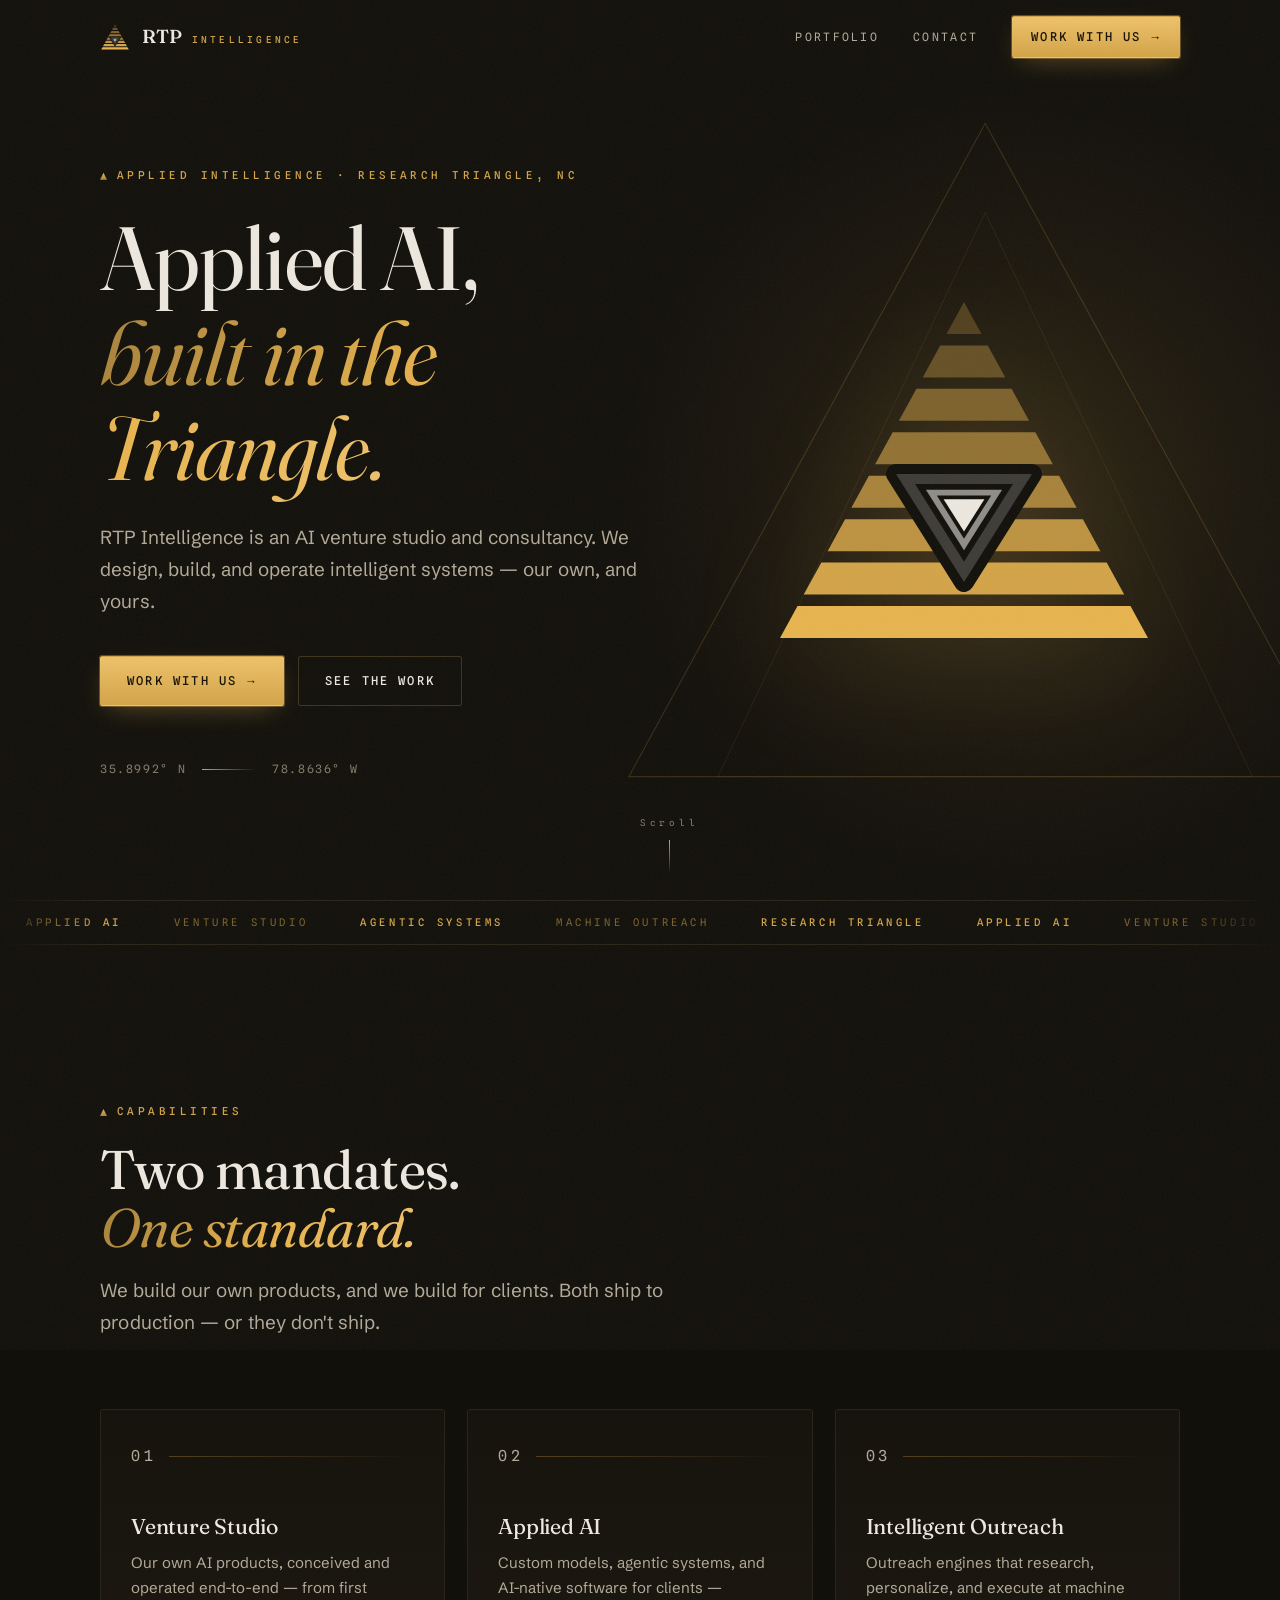
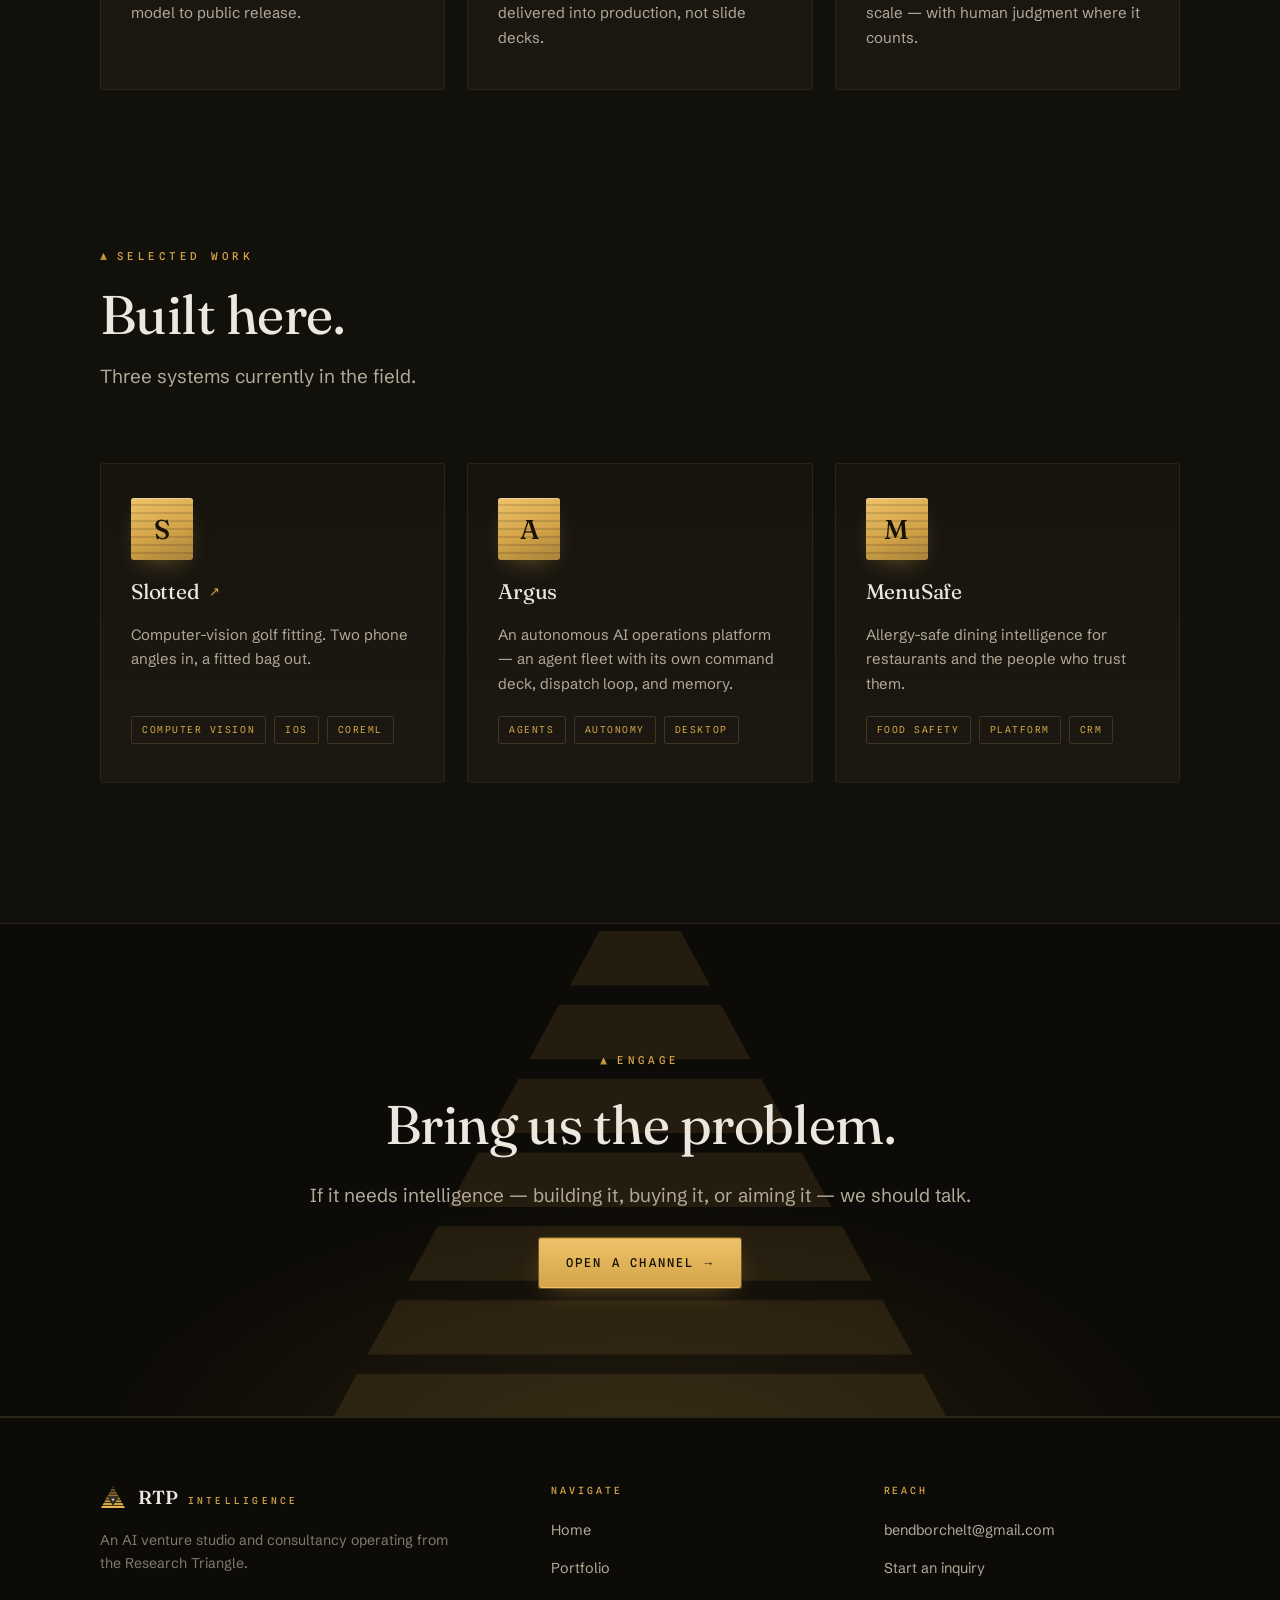
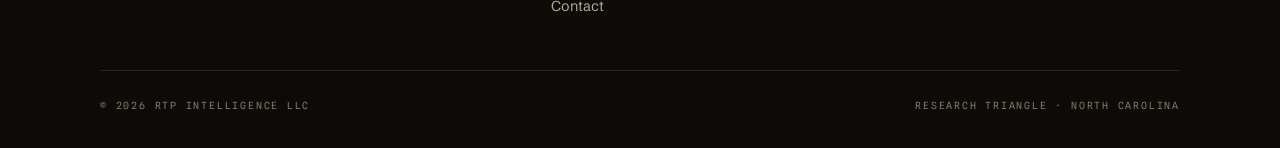
==== index.html @ e86d5c12 "site v1: dark-monolith 3-page static site (index/portfolio/contact) Obsidian Dossier direction: Frau" ====
<!DOCTYPE html>
<html lang="en">
<head>
  <meta charset="UTF-8" />
  <meta name="viewport" content="width=device-width, initial-scale=1.0" />
  <title>RTP Intelligence — Applied AI, Built in the Triangle</title>
  <meta name="description" content="RTP Intelligence is an AI venture studio and consultancy in the Research Triangle, NC. We design, build, and operate intelligent systems — our own, and yours." />
  <link rel="canonical" href="https://benborchelt.github.io/rtp-intelligence/" />
  <meta property="og:type" content="website" />
  <meta property="og:site_name" content="RTP Intelligence" />
  <meta property="og:title" content="RTP Intelligence — Applied AI, Built in the Triangle" />
  <meta property="og:description" content="An AI venture studio and consultancy. We design, build, and operate intelligent systems — our own, and yours." />
  <meta property="og:url" content="https://benborchelt.github.io/rtp-intelligence/" />
  <meta property="og:image" content="https://benborchelt.github.io/rtp-intelligence/assets/img/og-image.png" />
  <meta name="twitter:card" content="summary_large_image" />
  <link rel="icon" type="image/svg+xml" href="assets/img/favicon.svg" />
  <link rel="apple-touch-icon" href="assets/img/apple-touch-icon.png" />
  <link rel="preconnect" href="https://fonts.googleapis.com" />
  <link rel="preconnect" href="https://fonts.gstatic.com" crossorigin />
  <link href="https://fonts.googleapis.com/css2?family=Fraunces:ital,opsz,wght@0,9..144,300..600;1,9..144,300..600&family=Schibsted+Grotesk:wght@400..700&family=Spline+Sans+Mono:wght@400..600&display=swap" rel="stylesheet" />
  <link rel="stylesheet" href="assets/css/style.css" />
</head>
<body>

  <header class="nav">
    <div class="container nav-inner">
      <a class="brand" href="index.html" aria-label="RTP Intelligence — home">
        <svg viewBox="0 0 100 92" aria-hidden="true" focusable="false">
          <polygon points="50,4 54.38,12 45.62,12" fill="#52411f" />
          <polygon points="44.05,14.86 55.95,14.86 60.33,22.86 39.67,22.86" fill="#675126" />
          <polygon points="38.11,25.71 61.89,25.71 66.27,33.71 33.73,33.71" fill="#7d622d" />
          <polygon points="32.16,36.57 67.84,36.57 72.22,44.57 27.78,44.57" fill="#927234" />
          <polygon points="26.22,47.43 73.78,47.43 78.16,55.43 21.84,55.43" fill="#a8833b" />
          <polygon points="20.27,58.29 79.73,58.29 84.11,66.29 15.89,66.29" fill="#bd9341" />
          <polygon points="14.33,69.14 85.67,69.14 90.06,77.14 9.94,77.14" fill="#d3a448" />
          <polygon points="8.38,80 91.62,80 96,88 4,88" fill="#e8b44f" />
          <g stroke-linejoin="round">
            <polygon points="33,47 67,47 50,74" fill="#3e3c38" stroke="#12100b" stroke-width="5" paint-order="stroke" />
            <polygon points="33,47 67,47 50,74" fill="#12100b" transform="translate(50 56) scale(0.72) translate(-50 -56)" />
            <polygon points="33,47 67,47 50,74" fill="#8f8d88" transform="translate(50 56) scale(0.56) translate(-50 -56)" />
            <polygon points="33,47 67,47 50,74" fill="#12100b" transform="translate(50 56) scale(0.40) translate(-50 -56)" />
            <polygon points="33,47 67,47 50,74" fill="#ede8df" transform="translate(50 56) scale(0.30) translate(-50 -56)" />
          </g>
        </svg>
        <span class="brand-word"><span class="rtp">RTP</span><span class="intel">Intelligence</span></span>
      </a>
      <nav class="nav-links" aria-label="Primary">
        <a class="nav-link" href="portfolio.html">Portfolio</a>
        <a class="nav-link" href="contact.html">Contact</a>
        <a class="btn btn-gold" href="contact.html"><span>Work with us</span><span class="arrow" aria-hidden="true">→</span></a>
      </nav>
    </div>
  </header>

  <main>
    <section class="hero">
      <div class="hero-glow" aria-hidden="true"></div>
      <svg class="hero-contour" viewBox="0 0 100 92" aria-hidden="true" focusable="false">
        <polygon points="50,2 98,90 2,90" fill="none" stroke="#e8b44f" stroke-width="0.15" opacity="0.5" />
        <polygon points="50,14 86,90 14,90" fill="none" stroke="#e8b44f" stroke-width="0.1" opacity="0.35" />
      </svg>

      <div class="container hero-grid">
        <div class="hero-copy">
          <p class="eyebrow">Applied intelligence · Research Triangle, NC</p>
          <h1 class="display-xl">Applied AI,<br /><span class="accent-italic gold-text">built in the Triangle.</span></h1>
          <p class="lede">RTP Intelligence is an AI venture studio and consultancy. We design, build, and operate intelligent systems — our own, and yours.</p>
          <div class="hero-ctas">
            <a class="btn btn-gold" href="contact.html"><span>Work with us</span><span class="arrow" aria-hidden="true">→</span></a>
            <a class="btn btn-ghost" href="portfolio.html"><span>See the work</span></a>
          </div>
          <p class="hero-coords mono-note"><span>35.8992° N</span><span class="rule" aria-hidden="true"></span><span>78.8636° W</span></p>
        </div>

        <div class="hero-art">
          <svg viewBox="0 0 100 92" role="img" aria-label="RTP Intelligence pyramid mark">
            <polygon class="mark-bar" points="50,4 54.38,12 45.62,12" fill="#52411f" />
            <polygon class="mark-bar" points="44.05,14.86 55.95,14.86 60.33,22.86 39.67,22.86" fill="#675126" />
            <polygon class="mark-bar" points="38.11,25.71 61.89,25.71 66.27,33.71 33.73,33.71" fill="#7d622d" />
            <polygon class="mark-bar" points="32.16,36.57 67.84,36.57 72.22,44.57 27.78,44.57" fill="#927234" />
            <polygon class="mark-bar" points="26.22,47.43 73.78,47.43 78.16,55.43 21.84,55.43" fill="#a8833b" />
            <polygon class="mark-bar" points="20.27,58.29 79.73,58.29 84.11,66.29 15.89,66.29" fill="#bd9341" />
            <polygon class="mark-bar" points="14.33,69.14 85.67,69.14 90.06,77.14 9.94,77.14" fill="#d3a448" />
            <polygon class="mark-bar" points="8.38,80 91.62,80 96,88 4,88" fill="#e8b44f" />
            <g class="mark-eye" stroke-linejoin="round">
              <polygon points="33,47 67,47 50,74" fill="#3e3c38" stroke="#12100b" stroke-width="5" paint-order="stroke" />
              <polygon points="33,47 67,47 50,74" fill="#12100b" transform="translate(50 56) scale(0.72) translate(-50 -56)" />
              <polygon points="33,47 67,47 50,74" fill="#8f8d88" transform="translate(50 56) scale(0.56) translate(-50 -56)" />
              <polygon points="33,47 67,47 50,74" fill="#12100b" transform="translate(50 56) scale(0.40) translate(-50 -56)" />
              <polygon points="33,47 67,47 50,74" fill="#ede8df" transform="translate(50 56) scale(0.30) translate(-50 -56)" />
            </g>
          </svg>
        </div>
      </div>

      <p class="scroll-cue" aria-hidden="true">Scroll</p>
    </section>

    <div class="ticker" aria-hidden="true">
      <div class="ticker-track">
        <span><b>Applied AI</b></span><span>Venture Studio</span><span><b>Agentic Systems</b></span><span>Machine Outreach</span><span><b>Research Triangle</b></span>
        <span><b>Applied AI</b></span><span>Venture Studio</span><span><b>Agentic Systems</b></span><span>Machine Outreach</span><span><b>Research Triangle</b></span>
      </div>
    </div>

    <section class="section" id="capabilities">
      <div class="container">
        <div class="section-head" data-reveal>
          <p class="eyebrow">Capabilities</p>
          <h2 class="display-lg">Two mandates.<br /><span class="accent-italic gold-text">One standard.</span></h2>
          <p class="lede">We build our own products, and we build for clients. Both ship to production — or they don't ship.</p>
        </div>
        <div class="pillar-grid">
          <article class="card pillar-card" data-reveal style="--d: 0s">
            <p class="pillar-num">01</p>
            <h3>Venture Studio</h3>
            <p>Our own AI products, conceived and operated end-to-end — from first model to public release.</p>
          </article>
          <article class="card pillar-card" data-reveal style="--d: 0.12s">
            <p class="pillar-num">02</p>
            <h3>Applied AI</h3>
            <p>Custom models, agentic systems, and AI-native software for clients — delivered into production, not slide decks.</p>
          </article>
          <article class="card pillar-card" data-reveal style="--d: 0.24s">
            <p class="pillar-num">03</p>
            <h3>Intelligent Outreach</h3>
            <p>Outreach engines that research, personalize, and execute at machine scale — with human judgment where it counts.</p>
          </article>
        </div>
      </div>
    </section>

    <section class="section" id="work" style="padding-top: 0">
      <div class="container">
        <div class="section-head" data-reveal>
          <p class="eyebrow">Selected work</p>
          <h2 class="display-lg">Built here.</h2>
          <p class="lede">Three systems currently in the field.</p>
        </div>
        <div class="work-grid">
          <a class="card work-card" href="portfolio.html#slotted" data-reveal style="--d: 0s">
            <span class="work-tile" aria-hidden="true">S</span>
            <h3>Slotted <span class="ext" aria-hidden="true">↗</span></h3>
            <p>Computer-vision golf fitting. Two phone angles in, a fitted bag out.</p>
            <span class="tag-row"><span class="tag">Computer Vision</span><span class="tag">iOS</span><span class="tag">CoreML</span></span>
          </a>
          <a class="card work-card" href="portfolio.html#argus" data-reveal style="--d: 0.12s">
            <span class="work-tile" aria-hidden="true">A</span>
            <h3>Argus</h3>
            <p>An autonomous AI operations platform — an agent fleet with its own command deck, dispatch loop, and memory.</p>
            <span class="tag-row"><span class="tag">Agents</span><span class="tag">Autonomy</span><span class="tag">Desktop</span></span>
          </a>
          <a class="card work-card" href="portfolio.html#menusafe" data-reveal style="--d: 0.24s">
            <span class="work-tile" aria-hidden="true">M</span>
            <h3>MenuSafe</h3>
            <p>Allergy-safe dining intelligence for restaurants and the people who trust them.</p>
            <span class="tag-row"><span class="tag">Food Safety</span><span class="tag">Platform</span><span class="tag">CRM</span></span>
          </a>
        </div>
      </div>
    </section>

    <section class="cta-band">
      <svg class="strata" viewBox="0 0 100 92" aria-hidden="true" focusable="false">
        <polygon points="50,4 54.38,12 45.62,12" fill="#e8b44f" />
        <polygon points="44.05,14.86 55.95,14.86 60.33,22.86 39.67,22.86" fill="#e8b44f" />
        <polygon points="38.11,25.71 61.89,25.71 66.27,33.71 33.73,33.71" fill="#e8b44f" />
        <polygon points="32.16,36.57 67.84,36.57 72.22,44.57 27.78,44.57" fill="#e8b44f" />
        <polygon points="26.22,47.43 73.78,47.43 78.16,55.43 21.84,55.43" fill="#e8b44f" />
        <polygon points="20.27,58.29 79.73,58.29 84.11,66.29 15.89,66.29" fill="#e8b44f" />
        <polygon points="14.33,69.14 85.67,69.14 90.06,77.14 9.94,77.14" fill="#e8b44f" />
        <polygon points="8.38,80 91.62,80 96,88 4,88" fill="#e8b44f" />
      </svg>
      <div class="container cta-inner" data-reveal>
        <p class="eyebrow">Engage</p>
        <h2 class="display-lg">Bring us the problem.</h2>
        <p class="lede" style="margin-inline: auto">If it needs intelligence — building it, buying it, or aiming it — we should talk.</p>
        <a class="btn btn-gold" href="contact.html"><span>Open a channel</span><span class="arrow" aria-hidden="true">→</span></a>
      </div>
    </section>
  </main>

  <footer class="footer">
    <div class="container">
      <div class="footer-grid">
        <div>
          <a class="brand" href="index.html" aria-label="RTP Intelligence — home">
            <svg viewBox="0 0 100 92" aria-hidden="true" focusable="false">
              <polygon points="50,4 54.38,12 45.62,12" fill="#52411f" />
              <polygon points="44.05,14.86 55.95,14.86 60.33,22.86 39.67,22.86" fill="#675126" />
              <polygon points="38.11,25.71 61.89,25.71 66.27,33.71 33.73,33.71" fill="#7d622d" />
              <polygon points="32.16,36.57 67.84,36.57 72.22,44.57 27.78,44.57" fill="#927234" />
              <polygon points="26.22,47.43 73.78,47.43 78.16,55.43 21.84,55.43" fill="#a8833b" />
              <polygon points="20.27,58.29 79.73,58.29 84.11,66.29 15.89,66.29" fill="#bd9341" />
              <polygon points="14.33,69.14 85.67,69.14 90.06,77.14 9.94,77.14" fill="#d3a448" />
              <polygon points="8.38,80 91.62,80 96,88 4,88" fill="#e8b44f" />
              <g stroke-linejoin="round">
                <polygon points="33,47 67,47 50,74" fill="#3e3c38" stroke="#12100b" stroke-width="5" paint-order="stroke" />
                <polygon points="33,47 67,47 50,74" fill="#12100b" transform="translate(50 56) scale(0.72) translate(-50 -56)" />
                <polygon points="33,47 67,47 50,74" fill="#8f8d88" transform="translate(50 56) scale(0.56) translate(-50 -56)" />
                <polygon points="33,47 67,47 50,74" fill="#12100b" transform="translate(50 56) scale(0.40) translate(-50 -56)" />
                <polygon points="33,47 67,47 50,74" fill="#ede8df" transform="translate(50 56) scale(0.30) translate(-50 -56)" />
              </g>
            </svg>
            <span class="brand-word"><span class="rtp">RTP</span><span class="intel">Intelligence</span></span>
          </a>
          <p class="footer-blurb">An AI venture studio and consultancy operating from the Research Triangle.</p>
        </div>
        <div>
          <h4>Navigate</h4>
          <ul class="footer-links">
            <li><a href="index.html">Home</a></li>
            <li><a href="portfolio.html">Portfolio</a></li>
            <li><a href="contact.html">Contact</a></li>
          </ul>
        </div>
        <div>
          <h4>Reach</h4>
          <ul class="footer-links">
            <li><a href="mailto:bendborchelt@gmail.com">bendborchelt@gmail.com</a></li>
            <li><a href="contact.html">Start an inquiry</a></li>
          </ul>
        </div>
      </div>
      <div class="footer-bottom">
        <span>© <span id="year">2026</span> RTP Intelligence LLC</span>
        <span>Research Triangle · North Carolina</span>
      </div>
    </div>
  </footer>

  <script src="assets/js/main.js"></script>
</body>
</html>
---- assets/css/style.css ----
/* ============================================================
   RTP INTELLIGENCE — Obsidian Dossier
   Dark monolith · gold strata · cream display
   ============================================================ */

:root {
  --bg: #12100b;
  --bg-deep: #0d0b07;
  --surface: #17140e;
  --surface-2: #1c1811;
  --line: #2a2519;
  --line-bright: #3d351f;

  --gold-1: #52411f;
  --gold-2: #7d622d;
  --gold-3: #a8833b;
  --gold-4: #d3a448;
  --gold-5: #e8b44f;
  --gold-6: #efc26a;

  --cream: #ede8df;
  --ink-body: #b3aa99;
  --ink-mute: #837b6a;

  --font-display: "Fraunces", "Georgia", serif;
  --font-body: "Schibsted Grotesk", "Helvetica Neue", sans-serif;
  --font-mono: "Spline Sans Mono", "Menlo", monospace;

  --container: 1160px;
  --pad: clamp(20px, 4vw, 40px);
  --ease-out: cubic-bezier(0.22, 1, 0.36, 1);
}

/* ---------- reset ---------- */
*, *::before, *::after { box-sizing: border-box; margin: 0; padding: 0; }
html { scroll-behavior: smooth; }
body {
  background: var(--bg);
  color: var(--ink-body);
  font-family: var(--font-body);
  font-size: 16px;
  line-height: 1.65;
  -webkit-font-smoothing: antialiased;
  overflow-x: hidden;
}
img, svg { display: block; max-width: 100%; }
a { color: inherit; text-decoration: none; }
button, input, select, textarea { font: inherit; color: inherit; }

::selection { background: var(--gold-5); color: #171204; }

* { scrollbar-width: thin; scrollbar-color: var(--gold-1) var(--bg-deep); }
::-webkit-scrollbar { width: 10px; }
::-webkit-scrollbar-track { background: var(--bg-deep); }
::-webkit-scrollbar-thumb { background: var(--gold-1); border-radius: 5px; }

:focus-visible { outline: 2px solid var(--gold-5); outline-offset: 3px; }

/* film grain */
body::after {
  content: "";
  position: fixed;
  inset: -50%;
  z-index: 2000;
  pointer-events: none;
  opacity: 0.05;
  background-image: url("data:image/svg+xml,%3Csvg xmlns='http://www.w3.org/2000/svg' width='300' height='300'%3E%3Cfilter id='n'%3E%3CfeTurbulence type='fractalNoise' baseFrequency='0.9' numOctaves='2' stitchTiles='stitch'/%3E%3C/filter%3E%3Crect width='100%25' height='100%25' filter='url(%23n)'/%3E%3C/svg%3E");
}

.container { max-width: var(--container); margin: 0 auto; padding-inline: var(--pad); }

/* ---------- type ---------- */
h1, h2, h3 { font-family: var(--font-display); color: var(--cream); font-weight: 420; line-height: 1.06; letter-spacing: -0.01em; }

.display-xl { font-size: clamp(2.9rem, 7.2vw, 5.6rem); }
.display-lg { font-size: clamp(2.2rem, 4.6vw, 3.4rem); }
.display-md { font-size: clamp(1.35rem, 2.4vw, 1.7rem); }

.accent-italic { font-style: italic; font-weight: 380; }
.gold-text {
  background: linear-gradient(100deg, var(--gold-3), var(--gold-5) 55%, var(--gold-6));
  -webkit-background-clip: text;
  background-clip: text;
  color: transparent;
}

.eyebrow {
  display: inline-flex;
  align-items: center;
  gap: 10px;
  font-family: var(--font-mono);
  font-size: 0.68rem;
  font-weight: 500;
  letter-spacing: 0.32em;
  text-transform: uppercase;
  color: var(--gold-4);
}
.eyebrow::before {
  content: "";
  width: 7px; height: 7px;
  background: linear-gradient(180deg, var(--gold-5), var(--gold-3));
  clip-path: polygon(50% 0, 100% 100%, 0 100%);
}

.lede { font-size: clamp(1.02rem, 1.5vw, 1.18rem); line-height: 1.7; max-width: 34em; }
.mono-note { font-family: var(--font-mono); font-size: 0.72rem; letter-spacing: 0.14em; color: var(--ink-mute); }

/* ---------- buttons ---------- */
.btn {
  display: inline-flex;
  align-items: center;
  gap: 10px;
  padding: 14px 26px;
  border-radius: 2px;
  font-family: var(--font-mono);
  font-size: 0.76rem;
  font-weight: 500;
  letter-spacing: 0.18em;
  text-transform: uppercase;
  border: 1px solid transparent;
  cursor: pointer;
  transition: transform 0.25s var(--ease-out), box-shadow 0.25s var(--ease-out), border-color 0.25s, background-color 0.25s, filter 0.25s;
}
.btn .arrow { transition: transform 0.25s var(--ease-out); }
.btn:hover .arrow { transform: translateX(4px); }

.btn-gold {
  background: linear-gradient(180deg, var(--gold-6), var(--gold-4));
  color: #171204;
  box-shadow: 0 0 0 1px rgba(232, 180, 79, 0.35), 0 8px 28px -10px rgba(232, 180, 79, 0.45);
}
.btn-gold:hover { transform: translateY(-2px); filter: brightness(1.06); box-shadow: 0 0 0 1px rgba(232, 180, 79, 0.5), 0 14px 34px -10px rgba(232, 180, 79, 0.55); }

.btn-ghost { border-color: var(--line-bright); color: var(--cream); background: transparent; }
.btn-ghost:hover { border-color: var(--gold-3); background: rgba(232, 180, 79, 0.05); transform: translateY(-2px); }

/* ---------- nav ---------- */
.nav {
  position: fixed;
  top: 0; left: 0; right: 0;
  z-index: 1000;
  transition: background-color 0.35s, border-color 0.35s, backdrop-filter 0.35s;
  border-bottom: 1px solid transparent;
}
.nav.scrolled {
  background: rgba(13, 11, 7, 0.82);
  -webkit-backdrop-filter: blur(14px);
  backdrop-filter: blur(14px);
  border-bottom-color: var(--line);
}
.nav-inner {
  display: flex;
  align-items: center;
  justify-content: space-between;
  gap: 20px;
  padding-block: 16px;
}
.brand { display: flex; align-items: center; gap: 12px; }
.brand svg { width: 30px; height: 30px; }
.brand-word { display: flex; align-items: baseline; gap: 9px; white-space: nowrap; }
.brand-word .rtp { font-family: var(--font-display); font-weight: 560; font-size: 1.18rem; color: var(--cream); letter-spacing: 0.01em; }
.brand-word .intel { font-family: var(--font-mono); font-size: 0.6rem; font-weight: 500; letter-spacing: 0.34em; color: var(--gold-4); text-transform: uppercase; }
.nav-links { display: flex; align-items: center; gap: clamp(16px, 3vw, 34px); }
.nav-link {
  font-family: var(--font-mono);
  font-size: 0.72rem;
  letter-spacing: 0.2em;
  text-transform: uppercase;
  color: var(--ink-body);
  position: relative;
  padding-block: 6px;
  transition: color 0.25s;
}
.nav-link::after {
  content: "";
  position: absolute;
  left: 0; bottom: 0;
  width: 100%; height: 1px;
  background: var(--gold-5);
  transform: scaleX(0);
  transform-origin: left;
  transition: transform 0.3s var(--ease-out);
}
.nav-link:hover, .nav-link[aria-current="page"] { color: var(--cream); }
.nav-link:hover::after, .nav-link[aria-current="page"]::after { transform: scaleX(1); }
.nav .btn { padding: 10px 18px; }

/* ---------- hero ---------- */
.hero {
  position: relative;
  min-height: 100svh;
  display: flex;
  align-items: center;
  padding-top: 110px;
  padding-bottom: 70px;
  overflow: hidden;
}
.hero-glow {
  position: absolute;
  top: 8%; right: -12%;
  width: 65vw; height: 65vw;
  max-width: 900px; max-height: 900px;
  background: radial-gradient(circle, rgba(232, 180, 79, 0.13), rgba(232, 180, 79, 0.04) 42%, transparent 68%);
  pointer-events: none;
}
.hero-contour {
  position: absolute;
  top: 50%; right: -6%;
  transform: translateY(-50%);
  width: min(58vw, 760px);
  opacity: 0.35;
  pointer-events: none;
}
.hero-grid {
  position: relative;
  display: grid;
  grid-template-columns: 1.15fr 0.85fr;
  gap: clamp(30px, 5vw, 70px);
  align-items: center;
  width: 100%;
}
.hero-copy .eyebrow { margin-bottom: 26px; }
.hero-copy h1 { margin-bottom: 26px; }
.hero-copy .lede { margin-bottom: 38px; }
.hero-ctas { display: flex; flex-wrap: wrap; gap: 14px; margin-bottom: 54px; }
.hero-coords { display: flex; align-items: center; gap: 16px; }
.hero-coords .rule { width: 54px; height: 1px; background: linear-gradient(90deg, var(--gold-4), transparent); }

.hero-art { position: relative; display: flex; justify-content: center; }
.hero-art svg { width: min(100%, 400px); filter: drop-shadow(0 24px 60px rgba(232, 180, 79, 0.14)); }

/* staggered strata build */
.mark-bar { opacity: 0; transform: translateY(-14px); animation: barIn 0.7s var(--ease-out) forwards; }
.mark-eye { opacity: 0; transform: scale(0.6); transform-origin: 50% 56%; animation: eyeIn 0.9s 1s var(--ease-out) forwards; }
.mark-bar:nth-of-type(1) { animation-delay: 0.12s; }
.mark-bar:nth-of-type(2) { animation-delay: 0.22s; }
.mark-bar:nth-of-type(3) { animation-delay: 0.32s; }
.mark-bar:nth-of-type(4) { animation-delay: 0.42s; }
.mark-bar:nth-of-type(5) { animation-delay: 0.52s; }
.mark-bar:nth-of-type(6) { animation-delay: 0.62s; }
.mark-bar:nth-of-type(7) { animation-delay: 0.72s; }
.mark-bar:nth-of-type(8) { animation-delay: 0.82s; }
@keyframes barIn { to { opacity: 1; transform: translateY(0); } }
@keyframes eyeIn { to { opacity: 1; transform: scale(1); } }

.hero-copy > * { opacity: 0; transform: translateY(22px); animation: riseIn 0.8s var(--ease-out) forwards; }
.hero-copy > *:nth-child(1) { animation-delay: 0.05s; }
.hero-copy > *:nth-child(2) { animation-delay: 0.15s; }
.hero-copy > *:nth-child(3) { animation-delay: 0.25s; }
.hero-copy > *:nth-child(4) { animation-delay: 0.35s; }
.hero-copy > *:nth-child(5) { animation-delay: 0.45s; }
@keyframes riseIn { to { opacity: 1; transform: translateY(0); } }

.scroll-cue {
  position: absolute;
  bottom: 26px; left: 50%;
  transform: translateX(-50%);
  display: flex;
  flex-direction: column;
  align-items: center;
  gap: 10px;
  font-family: var(--font-mono);
  font-size: 0.58rem;
  letter-spacing: 0.4em;
  color: var(--ink-mute);
  opacity: 0;
  animation: riseIn 1s 1.6s forwards;
}
.scroll-cue::after {
  content: "";
  width: 1px; height: 34px;
  background: linear-gradient(180deg, var(--gold-4), transparent);
  animation: cueDrop 2s ease-in-out infinite;
}
@keyframes cueDrop { 0%, 100% { transform: scaleY(0.4); transform-origin: top; } 50% { transform: scaleY(1); } }

/* ---------- ticker ---------- */
.ticker {
  border-top: 1px solid var(--line);
  border-bottom: 1px solid var(--line);
  overflow: hidden;
  padding-block: 13px;
  -webkit-mask-image: linear-gradient(90deg, transparent, #000 8%, #000 92%, transparent);
  mask-image: linear-gradient(90deg, transparent, #000 8%, #000 92%, transparent);
}
.ticker-track { display: flex; width: max-content; animation: tick 46s linear infinite; }
.ticker span {
  font-family: var(--font-mono);
  font-size: 0.66rem;
  letter-spacing: 0.34em;
  text-transform: uppercase;
  color: var(--gold-2);
  padding-inline: 26px;
  white-space: nowrap;
}
.ticker span b { color: var(--gold-4); font-weight: 500; }
@keyframes tick { to { transform: translateX(-50%); } }

/* ---------- sections ---------- */
.section { padding-block: clamp(80px, 11vw, 140px); position: relative; }
.section-head { max-width: 640px; margin-bottom: clamp(44px, 6vw, 70px); }
.section-head .eyebrow { margin-bottom: 20px; }
.section-head p { margin-top: 18px; }

/* reveal on scroll — only hidden when JS is present to drive it */
.js [data-reveal] { opacity: 0; transform: translateY(26px); transition: opacity 0.9s var(--ease-out), transform 0.9s var(--ease-out); transition-delay: var(--d, 0s); }
.js [data-reveal].in { opacity: 1; transform: none; }

/* ---------- cards ---------- */
.card {
  position: relative;
  background: linear-gradient(180deg, var(--surface), var(--surface-2));
  border: 1px solid var(--line);
  border-radius: 3px;
  padding: 34px 30px 38px;
  transition: transform 0.35s var(--ease-out), border-color 0.35s, box-shadow 0.35s;
}
.card::before, .card::after {
  content: "";
  position: absolute;
  width: 14px; height: 14px;
  border: 1px solid var(--gold-4);
  opacity: 0;
  transition: opacity 0.35s;
  pointer-events: none;
}
.card::before { top: -1px; left: -1px; border-right: 0; border-bottom: 0; }
.card::after { bottom: -1px; right: -1px; border-left: 0; border-top: 0; }
.card:hover {
  transform: translateY(-5px);
  border-color: var(--line-bright);
  box-shadow: 0 24px 50px -24px rgba(0, 0, 0, 0.7), 0 0 0 1px rgba(232, 180, 79, 0.06);
}
.card:hover::before, .card:hover::after { opacity: 1; }

.pillar-grid { display: grid; grid-template-columns: repeat(3, 1fr); gap: 22px; }
.pillar-num { font-family: var(--font-mono); font-size: 0.7rem; letter-spacing: 0.25em; color: var(--gold-4); margin-bottom: 46px; display: flex; align-items: center; gap: 12px; }
.pillar-num::after { content: ""; flex: 1; height: 1px; background: linear-gradient(90deg, var(--gold-1), transparent); }
.pillar-card h3 { font-size: 1.34rem; margin-bottom: 14px; }
.pillar-card p { font-size: 0.94rem; color: var(--ink-body); }

/* ---------- work cards ---------- */
.work-grid { display: grid; grid-template-columns: repeat(3, 1fr); gap: 22px; }
.work-card { display: flex; flex-direction: column; gap: 20px; }
.work-tile {
  width: 62px; height: 62px;
  border-radius: 3px;
  display: grid;
  place-items: center;
  font-family: var(--font-display);
  font-size: 1.7rem;
  font-weight: 500;
  color: #171204;
  background:
    linear-gradient(160deg, var(--gold-6), var(--gold-4) 55%, var(--gold-3));
  box-shadow: inset 0 1px 0 rgba(255, 255, 255, 0.35), 0 10px 24px -10px rgba(232, 180, 79, 0.4);
  position: relative;
  overflow: hidden;
}
.work-tile::after {
  content: "";
  position: absolute;
  inset: 0;
  background: repeating-linear-gradient(180deg, transparent 0 6px, rgba(18, 16, 11, 0.14) 6px 8px);
}
.work-card h3 { font-size: 1.32rem; display: flex; align-items: center; gap: 9px; }
.work-card h3 .ext { font-size: 0.8rem; color: var(--gold-4); transition: transform 0.25s var(--ease-out); }
.work-card:hover h3 .ext { transform: translate(3px, -3px); }
.work-card p { font-size: 0.93rem; flex: 1; }
.tag-row { display: flex; flex-wrap: wrap; gap: 8px; }
.tag {
  font-family: var(--font-mono);
  font-size: 0.6rem;
  letter-spacing: 0.16em;
  text-transform: uppercase;
  color: var(--gold-4);
  border: 1px solid var(--line-bright);
  border-radius: 2px;
  padding: 5px 10px;
}

/* ---------- CTA band ---------- */
.cta-band {
  position: relative;
  border-top: 1px solid var(--line);
  border-bottom: 1px solid var(--line);
  padding-block: clamp(80px, 10vw, 130px);
  text-align: center;
  overflow: hidden;
  background:
    radial-gradient(ellipse 70% 90% at 50% 110%, rgba(232, 180, 79, 0.1), transparent 60%),
    var(--bg-deep);
}
.cta-band .strata {
  position: absolute;
  left: 50%; bottom: -40px;
  transform: translateX(-50%);
  width: 680px;
  opacity: 0.1;
  pointer-events: none;
}
.cta-inner { position: relative; display: flex; flex-direction: column; align-items: center; gap: 26px; }
.cta-inner h2 { max-width: 14em; }
.cta-inner p { max-width: 36em; }

/* ---------- footer ---------- */
.footer { padding: 64px 0 34px; border-top: 1px solid var(--line); background: var(--bg-deep); }
.footer-grid { display: grid; grid-template-columns: 1.4fr 1fr 1fr; gap: 36px; margin-bottom: 52px; }
.footer .brand svg { width: 26px; height: 26px; }
.footer-blurb { margin-top: 16px; font-size: 0.88rem; max-width: 26em; color: var(--ink-mute); }
.footer h4 { font-family: var(--font-mono); font-size: 0.62rem; letter-spacing: 0.3em; text-transform: uppercase; color: var(--gold-4); margin-bottom: 18px; font-weight: 500; }
.footer-links { list-style: none; display: flex; flex-direction: column; gap: 11px; }
.footer-links a { font-size: 0.9rem; color: var(--ink-body); transition: color 0.2s; }
.footer-links a:hover { color: var(--gold-5); }
.footer-bottom {
  border-top: 1px solid var(--line);
  padding-top: 26px;
  display: flex;
  flex-wrap: wrap;
  gap: 12px;
  justify-content: space-between;
  font-family: var(--font-mono);
  font-size: 0.62rem;
  letter-spacing: 0.18em;
  color: var(--ink-mute);
  text-transform: uppercase;
}

/* ---------- page hero (subpages) ---------- */
.page-hero { padding-top: clamp(150px, 20vh, 210px); padding-bottom: clamp(40px, 6vw, 70px); position: relative; overflow: hidden; }
.page-hero .eyebrow { margin-bottom: 22px; }
.page-hero h1 { margin-bottom: 22px; }
.page-hero .lede { color: var(--ink-body); }
.page-hero .hero-glow { top: -40%; right: -25%; opacity: 0.8; }

/* ---------- portfolio files ---------- */
.file-stack { display: flex; flex-direction: column; gap: 26px; padding-bottom: clamp(80px, 11vw, 140px); }
.file-card { display: grid; grid-template-columns: auto 1fr auto; gap: clamp(24px, 4vw, 48px); align-items: start; padding: clamp(30px, 4vw, 46px); }
.file-card .work-tile { width: 74px; height: 74px; font-size: 2rem; }
.file-label { font-family: var(--font-mono); font-size: 0.64rem; letter-spacing: 0.3em; color: var(--ink-mute); text-transform: uppercase; margin-bottom: 14px; }
.file-card h2 { font-size: clamp(1.6rem, 2.6vw, 2.1rem); margin-bottom: 12px; display: flex; align-items: center; gap: 10px; flex-wrap: wrap; }
.file-card h2 .ext { font-size: 0.95rem; color: var(--gold-4); }
.file-oneliner { font-family: var(--font-display); font-style: italic; color: var(--gold-4); font-size: 1.05rem; margin-bottom: 16px; }
.file-card .desc { max-width: 46em; margin-bottom: 22px; font-size: 0.96rem; }
.file-meta { display: flex; flex-direction: column; align-items: flex-end; gap: 16px; min-width: 130px; }
.status-chip {
  display: inline-flex;
  align-items: center;
  gap: 8px;
  font-family: var(--font-mono);
  font-size: 0.6rem;
  letter-spacing: 0.22em;
  text-transform: uppercase;
  color: var(--gold-5);
  border: 1px solid var(--line-bright);
  border-radius: 999px;
  padding: 7px 14px;
  white-space: nowrap;
}
.status-chip .dot { width: 6px; height: 6px; border-radius: 50%; background: var(--gold-5); }
.status-chip.live .dot { animation: pulse 2s ease-in-out infinite; }
@keyframes pulse { 0%, 100% { box-shadow: 0 0 0 0 rgba(232, 180, 79, 0.5); } 50% { box-shadow: 0 0 0 6px rgba(232, 180, 79, 0); } }
.file-link { font-family: var(--font-mono); font-size: 0.66rem; letter-spacing: 0.18em; text-transform: uppercase; color: var(--gold-4); display: inline-flex; gap: 8px; align-items: center; }
.file-link:hover { color: var(--gold-6); }

/* ---------- contact ---------- */
.contact-grid {
  display: grid;
  grid-template-columns: 0.9fr 1.1fr;
  gap: clamp(40px, 6vw, 80px);
  align-items: start;
  padding-bottom: clamp(80px, 11vw, 140px);
}
.contact-info h1 { margin-bottom: 24px; }
.contact-facts { margin-top: 44px; display: flex; flex-direction: column; gap: 0; }
.fact { display: flex; justify-content: space-between; align-items: baseline; gap: 20px; padding-block: 18px; border-top: 1px solid var(--line); }
.fact:last-child { border-bottom: 1px solid var(--line); }
.fact dt { font-family: var(--font-mono); font-size: 0.62rem; letter-spacing: 0.26em; text-transform: uppercase; color: var(--ink-mute); }
.fact dd { font-size: 0.92rem; color: var(--cream); text-align: right; }
.fact dd a { color: var(--gold-5); border-bottom: 1px solid var(--gold-1); transition: border-color 0.2s; }
.fact dd a:hover { border-bottom-color: var(--gold-5); }

.form-card { padding: clamp(30px, 4vw, 44px); }
.form-card:hover { transform: none; }
.form-grid { display: grid; grid-template-columns: 1fr 1fr; gap: 20px; }
.form-field { display: flex; flex-direction: column; gap: 9px; }
.form-field.full { grid-column: 1 / -1; }
.form-field label { font-family: var(--font-mono); font-size: 0.62rem; letter-spacing: 0.24em; text-transform: uppercase; color: var(--gold-4); }
.form-field label .opt { color: var(--ink-mute); letter-spacing: 0.14em; }
.form-field input,
.form-field select,
.form-field textarea {
  background: var(--bg-deep);
  border: 1px solid var(--line);
  border-radius: 2px;
  padding: 13px 15px;
  color: var(--cream);
  font-size: 0.95rem;
  transition: border-color 0.25s, box-shadow 0.25s;
  width: 100%;
}
.form-field textarea { resize: vertical; min-height: 140px; }
.form-field input:focus,
.form-field select:focus,
.form-field textarea:focus {
  outline: none;
  border-color: var(--gold-4);
  box-shadow: 0 0 0 3px rgba(232, 180, 79, 0.12);
}
.form-field select {
  appearance: none;
  background-image: url("data:image/svg+xml,%3Csvg xmlns='http://www.w3.org/2000/svg' width='10' height='6'%3E%3Cpath d='M1 1l4 4 4-4' stroke='%23d3a448' fill='none' stroke-width='1.5'/%3E%3C/svg%3E");
  background-repeat: no-repeat;
  background-position: right 15px center;
}
.form-card .btn { width: 100%; justify-content: center; margin-top: 26px; }
.form-note { margin-top: 16px; text-align: center; }
.hp-field { position: absolute; left: -9999px; opacity: 0; height: 0; overflow: hidden; }

.form-success { display: none; text-align: center; padding: 40px 10px; flex-direction: column; align-items: center; gap: 18px; }
.form-success svg { width: 74px; height: 74px; }
.form-success h3 { font-size: 1.5rem; }
.form-card.sent form { display: none; }
.form-card.sent .form-success { display: flex; }
.form-error { display: none; margin-top: 16px; font-size: 0.85rem; color: #d98f6a; text-align: center; }
.form-error.show { display: block; }

/* ---------- 404 ---------- */
.notfound { min-height: 100svh; display: flex; flex-direction: column; align-items: center; justify-content: center; gap: 22px; text-align: center; padding: var(--pad); }
.notfound svg { width: 90px; opacity: 0.85; }

/* ---------- responsive ---------- */
@media (max-width: 960px) {
  .hero-grid { grid-template-columns: 1fr; gap: 50px; }
  .hero { padding-top: 140px; min-height: 0; }
  .hero-art { order: -1; }
  .hero-art svg { width: min(52vw, 260px); }
  .hero-contour { display: none; }
  .scroll-cue { display: none; }
  .pillar-grid, .work-grid { grid-template-columns: 1fr; }
  .footer-grid { grid-template-columns: 1fr; gap: 30px; }
  .file-card { grid-template-columns: 1fr; }
  .file-meta { flex-direction: row; align-items: center; justify-content: flex-start; }
  .contact-grid { grid-template-columns: 1fr; }
}
@media (max-width: 640px) {
  .nav .btn { display: none; }
  .brand-word .intel { display: none; }
  .form-grid { grid-template-columns: 1fr; }
  .hero-ctas .btn { width: 100%; justify-content: center; }
}

/* ---------- reduced motion ---------- */
@media (prefers-reduced-motion: reduce) {
  html { scroll-behavior: auto; }
  *, *::before, *::after { animation-duration: 0.01ms !important; animation-iteration-count: 1 !important; transition-duration: 0.01ms !important; }
  .hero-copy > *, .mark-bar, .mark-eye, .scroll-cue { opacity: 1; transform: none; }
  [data-reveal] { opacity: 1; transform: none; }
  .ticker-track { animation: none; }
}
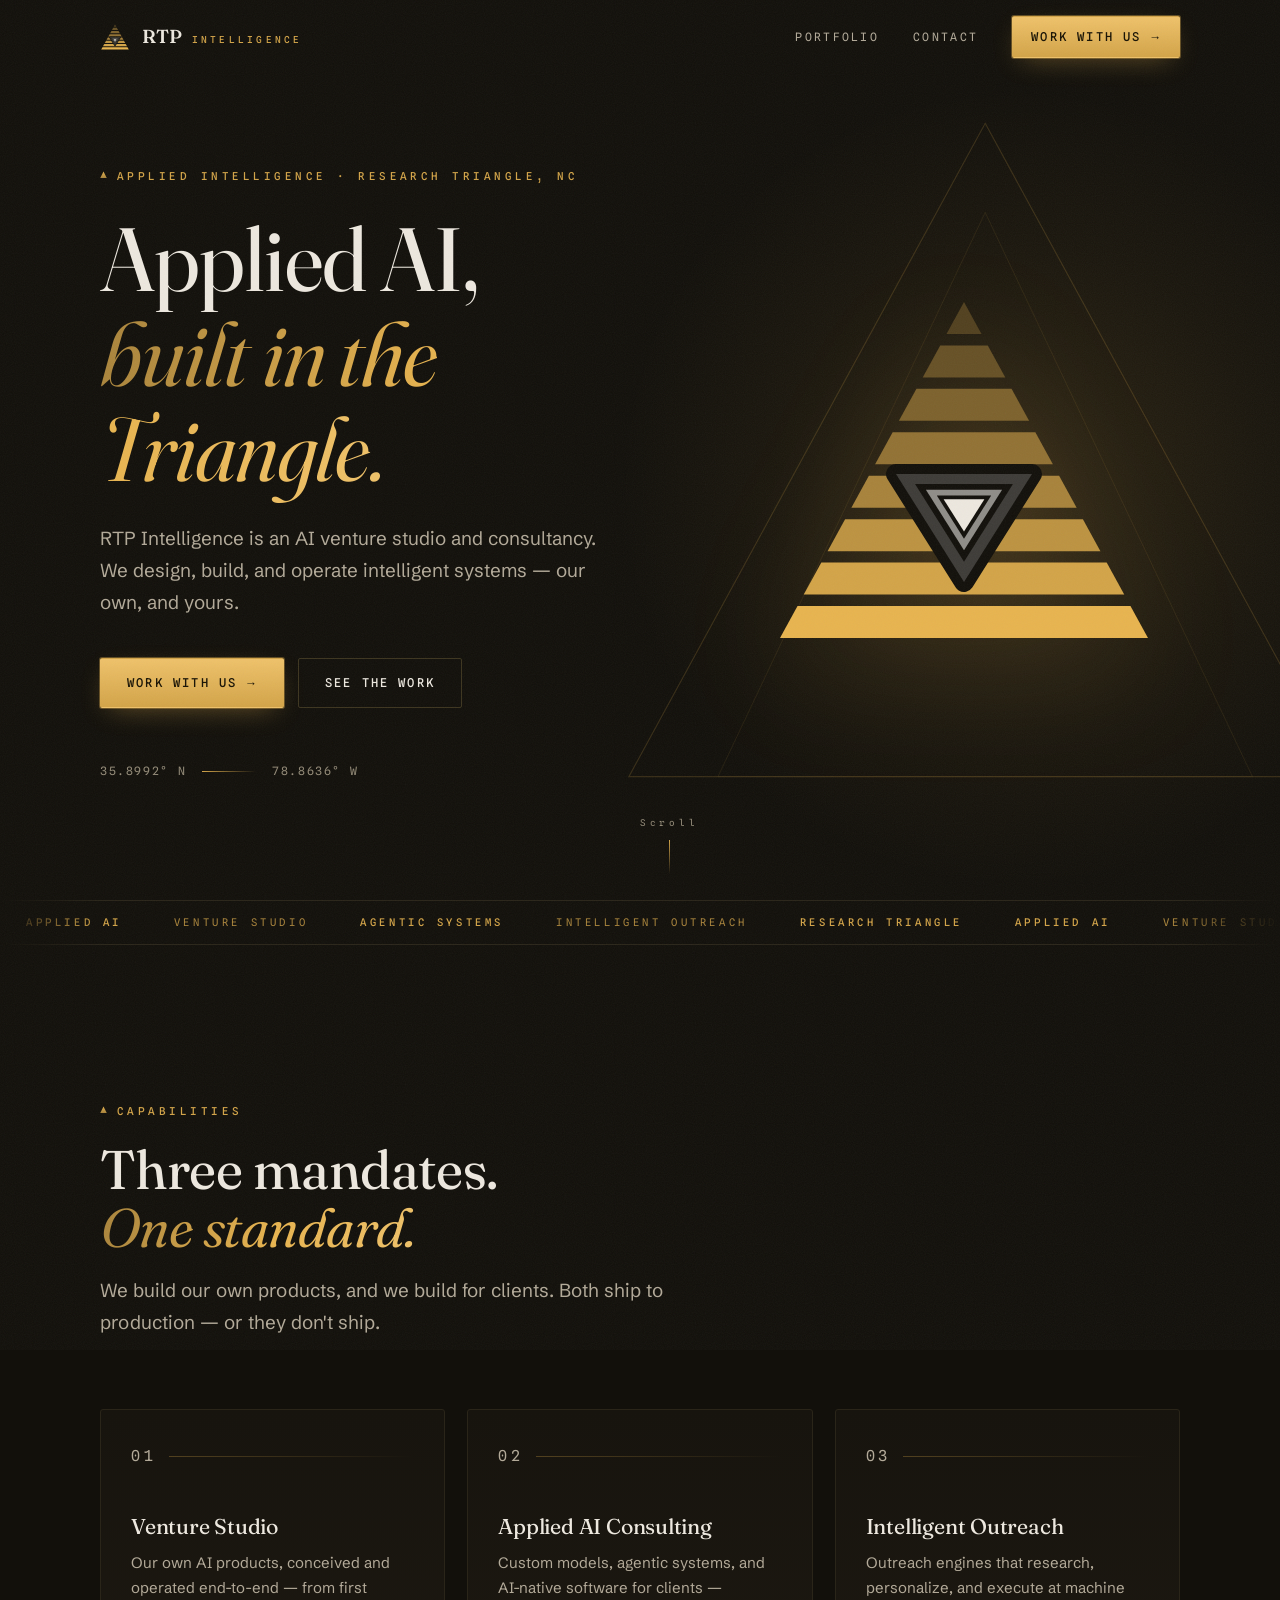
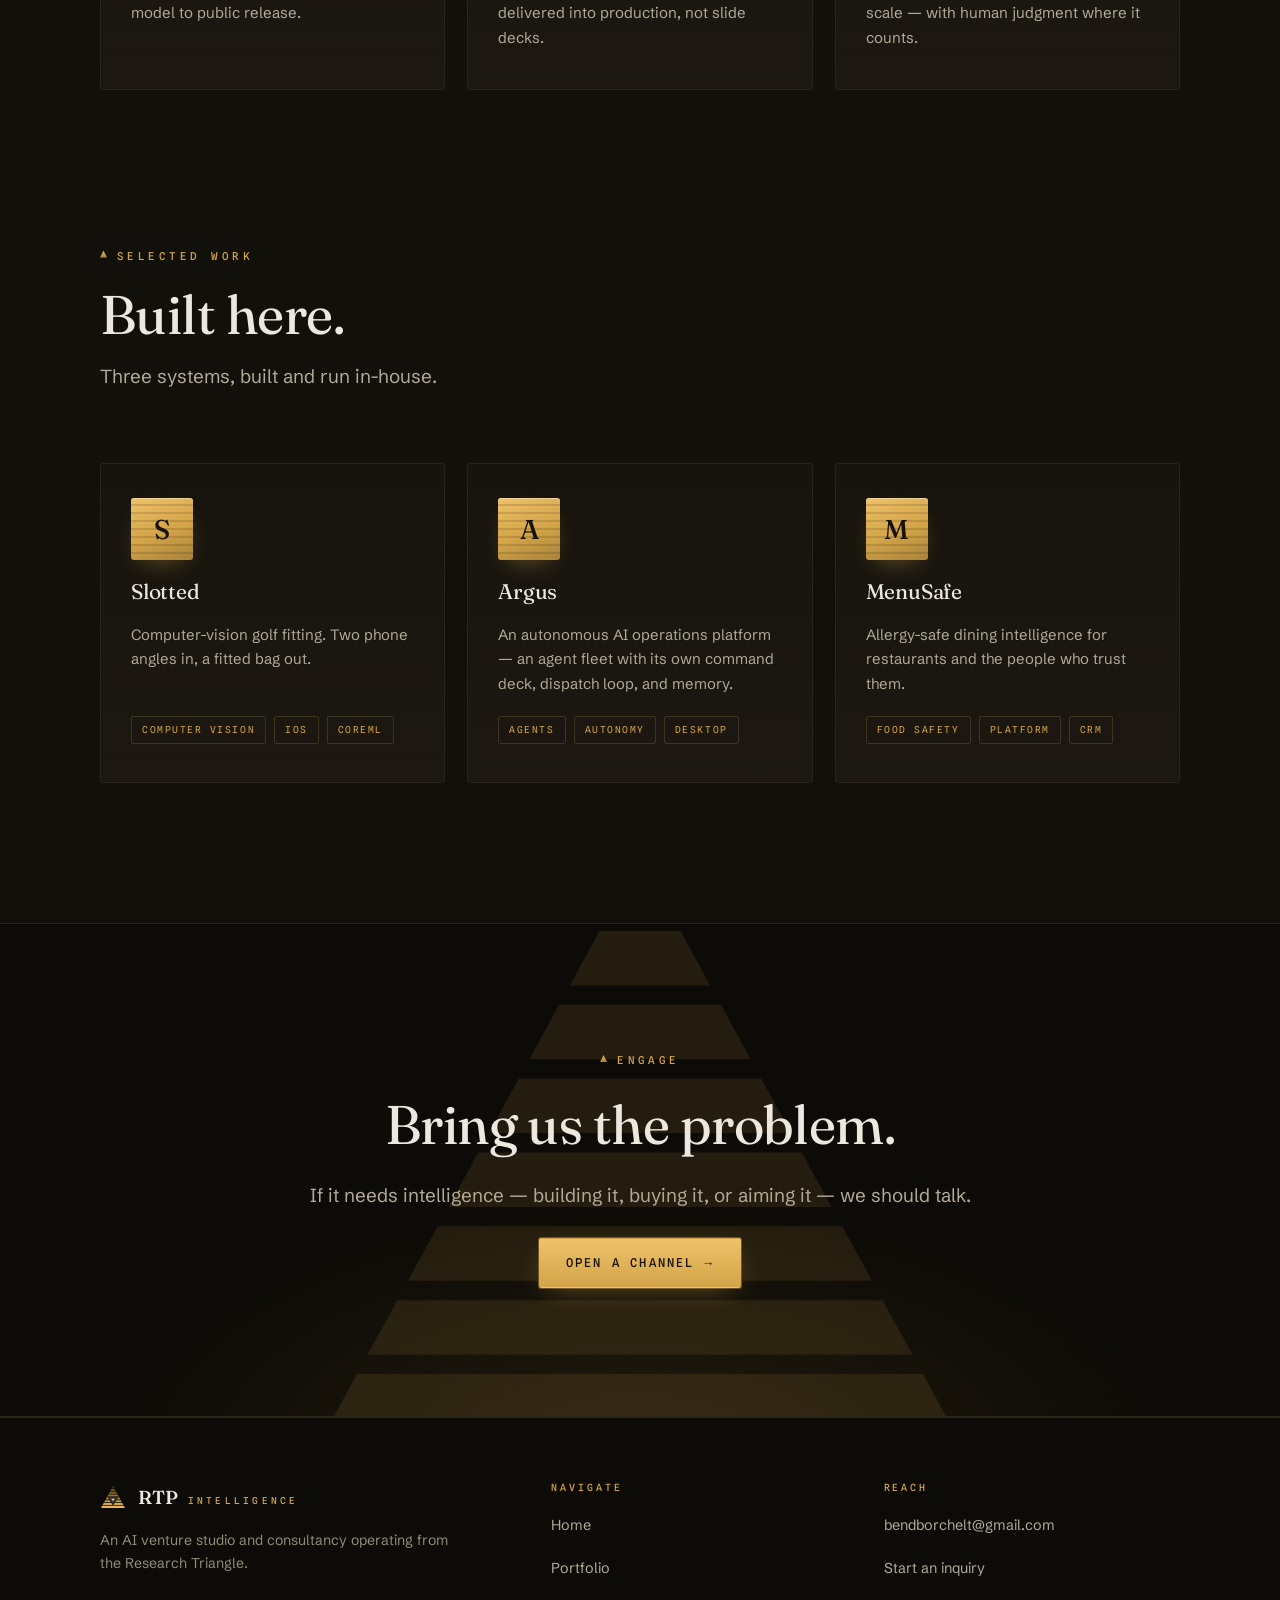
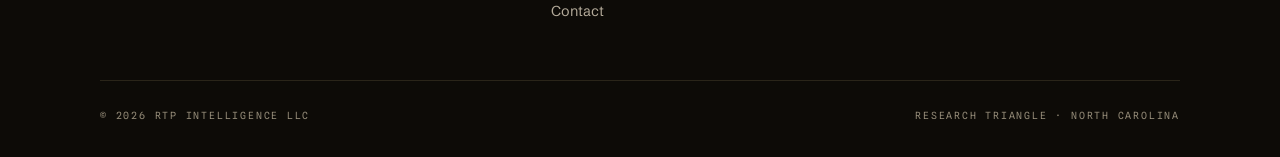
==== commit 9b781cc9: "review pass: apply 28 verified findings from multi-agent review Form validation (reportValidity), ti" ====
--- a/index.html
+++ b/index.html
@@ -21,6 +21,8 @@
   <link rel="stylesheet" href="assets/css/style.css" />
 </head>
 <body>
+
+  <a class="skip-link" href="#main">Skip to content</a>
 
   <header class="nav">
     <div class="container nav-inner">
@@ -52,7 +54,7 @@
     </div>
   </header>
 
-  <main>
+  <main id="main">
     <section class="hero">
       <div class="hero-glow" aria-hidden="true"></div>
       <svg class="hero-contour" viewBox="0 0 100 92" aria-hidden="true" focusable="false">
@@ -64,7 +66,7 @@
         <div class="hero-copy">
           <p class="eyebrow">Applied intelligence · Research Triangle, NC</p>
           <h1 class="display-xl">Applied AI,<br /><span class="accent-italic gold-text">built in the Triangle.</span></h1>
-          <p class="lede">RTP Intelligence is an AI venture studio and consultancy. We design, build, and operate intelligent systems — our own, and yours.</p>
+          <p class="lede">RTP Intelligence is an AI venture studio and consultancy. We design, build, and operate intelligent systems — our own, and&nbsp;yours.</p>
           <div class="hero-ctas">
             <a class="btn btn-gold" href="contact.html"><span>Work with us</span><span class="arrow" aria-hidden="true">→</span></a>
             <a class="btn btn-ghost" href="portfolio.html"><span>See the work</span></a>
@@ -98,8 +100,8 @@
 
     <div class="ticker" aria-hidden="true">
       <div class="ticker-track">
-        <span><b>Applied AI</b></span><span>Venture Studio</span><span><b>Agentic Systems</b></span><span>Machine Outreach</span><span><b>Research Triangle</b></span>
-        <span><b>Applied AI</b></span><span>Venture Studio</span><span><b>Agentic Systems</b></span><span>Machine Outreach</span><span><b>Research Triangle</b></span>
+        <span><b>Applied AI</b></span><span>Venture Studio</span><span><b>Agentic Systems</b></span><span>Intelligent Outreach</span><span><b>Research Triangle</b></span>
+        <span><b>Applied AI</b></span><span>Venture Studio</span><span><b>Agentic Systems</b></span><span>Intelligent Outreach</span><span><b>Research Triangle</b></span>
       </div>
     </div>
 
@@ -107,7 +109,7 @@
       <div class="container">
         <div class="section-head" data-reveal>
           <p class="eyebrow">Capabilities</p>
-          <h2 class="display-lg">Two mandates.<br /><span class="accent-italic gold-text">One standard.</span></h2>
+          <h2 class="display-lg">Three mandates.<br /><span class="accent-italic gold-text">One standard.</span></h2>
           <p class="lede">We build our own products, and we build for clients. Both ship to production — or they don't ship.</p>
         </div>
         <div class="pillar-grid">
@@ -118,7 +120,7 @@
           </article>
           <article class="card pillar-card" data-reveal style="--d: 0.12s">
             <p class="pillar-num">02</p>
-            <h3>Applied AI</h3>
+            <h3>Applied AI Consulting</h3>
             <p>Custom models, agentic systems, and AI-native software for clients — delivered into production, not slide decks.</p>
           </article>
           <article class="card pillar-card" data-reveal style="--d: 0.24s">
@@ -135,12 +137,12 @@
         <div class="section-head" data-reveal>
           <p class="eyebrow">Selected work</p>
           <h2 class="display-lg">Built here.</h2>
-          <p class="lede">Three systems currently in the field.</p>
+          <p class="lede">Three systems, built and run in-house.</p>
         </div>
         <div class="work-grid">
           <a class="card work-card" href="portfolio.html#slotted" data-reveal style="--d: 0s">
             <span class="work-tile" aria-hidden="true">S</span>
-            <h3>Slotted <span class="ext" aria-hidden="true">↗</span></h3>
+            <h3>Slotted</h3>
             <p>Computer-vision golf fitting. Two phone angles in, a fitted bag out.</p>
             <span class="tag-row"><span class="tag">Computer Vision</span><span class="tag">iOS</span><span class="tag">CoreML</span></span>
           </a>
@@ -207,7 +209,7 @@
           <p class="footer-blurb">An AI venture studio and consultancy operating from the Research Triangle.</p>
         </div>
         <div>
-          <h4>Navigate</h4>
+          <h2 class="footer-heading">Navigate</h2>
           <ul class="footer-links">
             <li><a href="index.html">Home</a></li>
             <li><a href="portfolio.html">Portfolio</a></li>
@@ -215,7 +217,7 @@
           </ul>
         </div>
         <div>
-          <h4>Reach</h4>
+          <h2 class="footer-heading">Reach</h2>
           <ul class="footer-links">
             <li><a href="mailto:bendborchelt@gmail.com">bendborchelt@gmail.com</a></li>
             <li><a href="contact.html">Start an inquiry</a></li>
--- a/assets/css/style.css
+++ b/assets/css/style.css
@@ -20,7 +20,7 @@
 
   --cream: #ede8df;
   --ink-body: #b3aa99;
-  --ink-mute: #837b6a;
+  --ink-mute: #948b78;
 
   --font-display: "Fraunces", "Georgia", serif;
   --font-body: "Schibsted Grotesk", "Helvetica Neue", sans-serif;
@@ -34,6 +34,7 @@
 /* ---------- reset ---------- */
 *, *::before, *::after { box-sizing: border-box; margin: 0; padding: 0; }
 html { scroll-behavior: smooth; }
+[id] { scroll-margin-top: 110px; }
 body {
   background: var(--bg);
   color: var(--ink-body);
@@ -55,6 +56,22 @@
 ::-webkit-scrollbar-thumb { background: var(--gold-1); border-radius: 5px; }
 
 :focus-visible { outline: 2px solid var(--gold-5); outline-offset: 3px; }
+
+.skip-link {
+  position: absolute;
+  top: -100px; left: 16px;
+  z-index: 2000;
+  background: var(--bg-deep);
+  color: var(--cream);
+  border: 1px solid var(--gold-4);
+  border-radius: 2px;
+  padding: 12px 20px;
+  font-family: var(--font-mono);
+  font-size: 0.72rem;
+  letter-spacing: 0.18em;
+  text-transform: uppercase;
+}
+.skip-link:focus { top: 16px; }
 
 /* film grain */
 body::after {
@@ -86,7 +103,7 @@
 
 .eyebrow {
   display: inline-flex;
-  align-items: center;
+  align-items: flex-start;
   gap: 10px;
   font-family: var(--font-mono);
   font-size: 0.68rem;
@@ -98,11 +115,13 @@
 .eyebrow::before {
   content: "";
   width: 7px; height: 7px;
+  margin-top: 3px;
+  flex-shrink: 0;
   background: linear-gradient(180deg, var(--gold-5), var(--gold-3));
   clip-path: polygon(50% 0, 100% 100%, 0 100%);
 }
 
-.lede { font-size: clamp(1.02rem, 1.5vw, 1.18rem); line-height: 1.7; max-width: 34em; }
+.lede { font-size: clamp(1.02rem, 1.5vw, 1.18rem); line-height: 1.7; max-width: 34em; text-wrap: pretty; }
 .mono-note { font-family: var(--font-mono); font-size: 0.72rem; letter-spacing: 0.14em; color: var(--ink-mute); }
 
 /* ---------- buttons ---------- */
@@ -289,7 +308,7 @@
   font-size: 0.66rem;
   letter-spacing: 0.34em;
   text-transform: uppercase;
-  color: var(--gold-2);
+  color: var(--gold-3);
   padding-inline: 26px;
   white-space: nowrap;
 }
@@ -408,9 +427,9 @@
 .footer-grid { display: grid; grid-template-columns: 1.4fr 1fr 1fr; gap: 36px; margin-bottom: 52px; }
 .footer .brand svg { width: 26px; height: 26px; }
 .footer-blurb { margin-top: 16px; font-size: 0.88rem; max-width: 26em; color: var(--ink-mute); }
-.footer h4 { font-family: var(--font-mono); font-size: 0.62rem; letter-spacing: 0.3em; text-transform: uppercase; color: var(--gold-4); margin-bottom: 18px; font-weight: 500; }
+.footer .footer-heading { font-family: var(--font-mono); font-size: 0.62rem; letter-spacing: 0.3em; text-transform: uppercase; color: var(--gold-4); margin-bottom: 18px; font-weight: 500; }
 .footer-links { list-style: none; display: flex; flex-direction: column; gap: 11px; }
-.footer-links a { font-size: 0.9rem; color: var(--ink-body); transition: color 0.2s; }
+.footer-links a { font-size: 0.9rem; color: var(--ink-body); transition: color 0.2s; display: inline-block; padding-block: 4px; }
 .footer-links a:hover { color: var(--gold-5); }
 .footer-bottom {
   border-top: 1px solid var(--line);
@@ -439,7 +458,6 @@
 .file-card .work-tile { width: 74px; height: 74px; font-size: 2rem; }
 .file-label { font-family: var(--font-mono); font-size: 0.64rem; letter-spacing: 0.3em; color: var(--ink-mute); text-transform: uppercase; margin-bottom: 14px; }
 .file-card h2 { font-size: clamp(1.6rem, 2.6vw, 2.1rem); margin-bottom: 12px; display: flex; align-items: center; gap: 10px; flex-wrap: wrap; }
-.file-card h2 .ext { font-size: 0.95rem; color: var(--gold-4); }
 .file-oneliner { font-family: var(--font-display); font-style: italic; color: var(--gold-4); font-size: 1.05rem; margin-bottom: 16px; }
 .file-card .desc { max-width: 46em; margin-bottom: 22px; font-size: 0.96rem; }
 .file-meta { display: flex; flex-direction: column; align-items: flex-end; gap: 16px; min-width: 130px; }
@@ -460,7 +478,7 @@
 .status-chip .dot { width: 6px; height: 6px; border-radius: 50%; background: var(--gold-5); }
 .status-chip.live .dot { animation: pulse 2s ease-in-out infinite; }
 @keyframes pulse { 0%, 100% { box-shadow: 0 0 0 0 rgba(232, 180, 79, 0.5); } 50% { box-shadow: 0 0 0 6px rgba(232, 180, 79, 0); } }
-.file-link { font-family: var(--font-mono); font-size: 0.66rem; letter-spacing: 0.18em; text-transform: uppercase; color: var(--gold-4); display: inline-flex; gap: 8px; align-items: center; }
+.file-link { font-family: var(--font-mono); font-size: 0.66rem; letter-spacing: 0.18em; text-transform: uppercase; color: var(--gold-4); display: inline-flex; gap: 8px; align-items: center; padding-block: 6px; }
 .file-link:hover { color: var(--gold-6); }
 
 /* ---------- contact ---------- */
@@ -471,6 +489,7 @@
   align-items: start;
   padding-bottom: clamp(80px, 11vw, 140px);
 }
+.contact-info .eyebrow { margin-bottom: 22px; }
 .contact-info h1 { margin-bottom: 24px; }
 .contact-facts { margin-top: 44px; display: flex; flex-direction: column; gap: 0; }
 .fact { display: flex; justify-content: space-between; align-items: baseline; gap: 20px; padding-block: 18px; border-top: 1px solid var(--line); }
@@ -491,7 +510,7 @@
 .form-field select,
 .form-field textarea {
   background: var(--bg-deep);
-  border: 1px solid var(--line);
+  border: 1px solid #6f6040;
   border-radius: 2px;
   padding: 13px 15px;
   color: var(--cream);
@@ -519,7 +538,8 @@
 
 .form-success { display: none; text-align: center; padding: 40px 10px; flex-direction: column; align-items: center; gap: 18px; }
 .form-success svg { width: 74px; height: 74px; }
-.form-success h3 { font-size: 1.5rem; }
+.form-success h2 { font-size: 1.5rem; }
+.form-success h2:focus { outline: none; }
 .form-card.sent form { display: none; }
 .form-card.sent .form-success { display: flex; }
 .form-error { display: none; margin-top: 16px; font-size: 0.85rem; color: #d98f6a; text-align: center; }
@@ -553,8 +573,8 @@
 /* ---------- reduced motion ---------- */
 @media (prefers-reduced-motion: reduce) {
   html { scroll-behavior: auto; }
-  *, *::before, *::after { animation-duration: 0.01ms !important; animation-iteration-count: 1 !important; transition-duration: 0.01ms !important; }
+  *, *::before, *::after { animation-duration: 0.01ms !important; animation-iteration-count: 1 !important; transition-duration: 0.01ms !important; animation-delay: 0.01ms !important; transition-delay: 0s !important; }
   .hero-copy > *, .mark-bar, .mark-eye, .scroll-cue { opacity: 1; transform: none; }
-  [data-reveal] { opacity: 1; transform: none; }
+  .js [data-reveal] { opacity: 1; transform: none; }
   .ticker-track { animation: none; }
 }
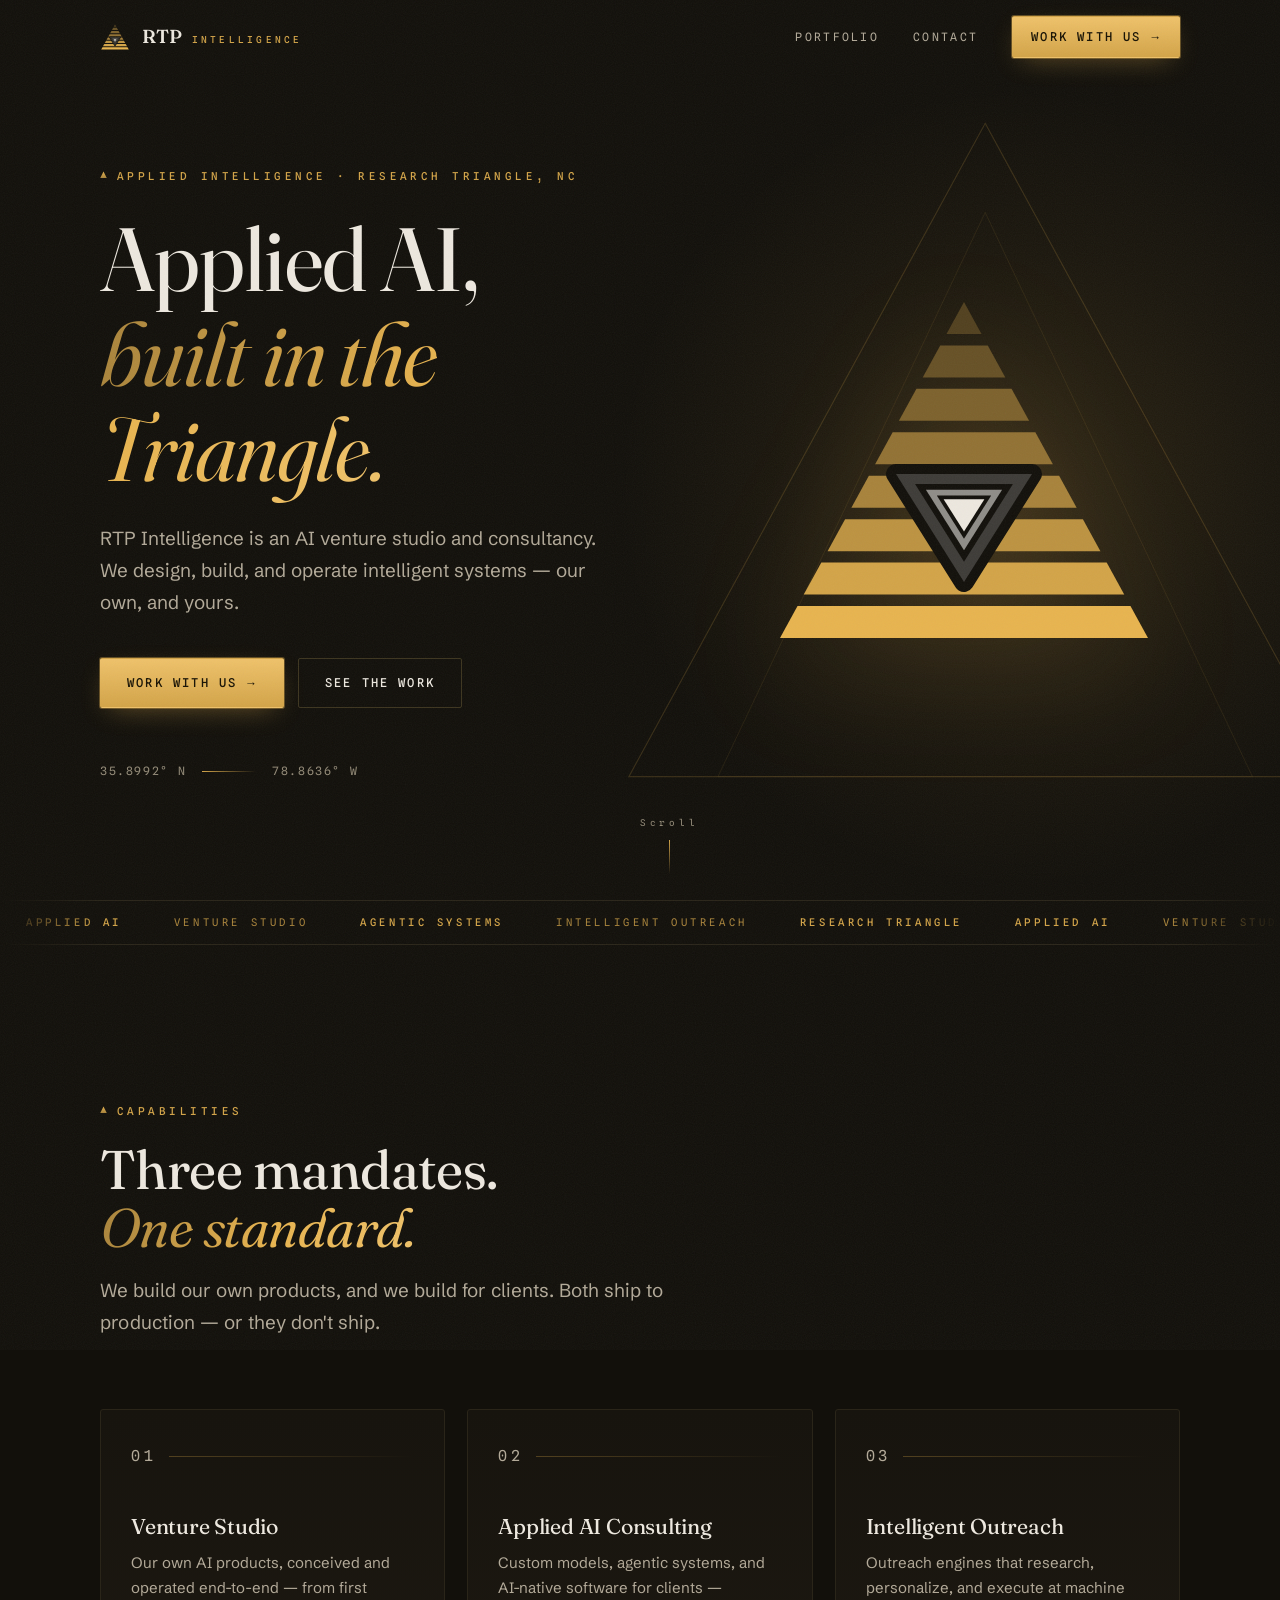
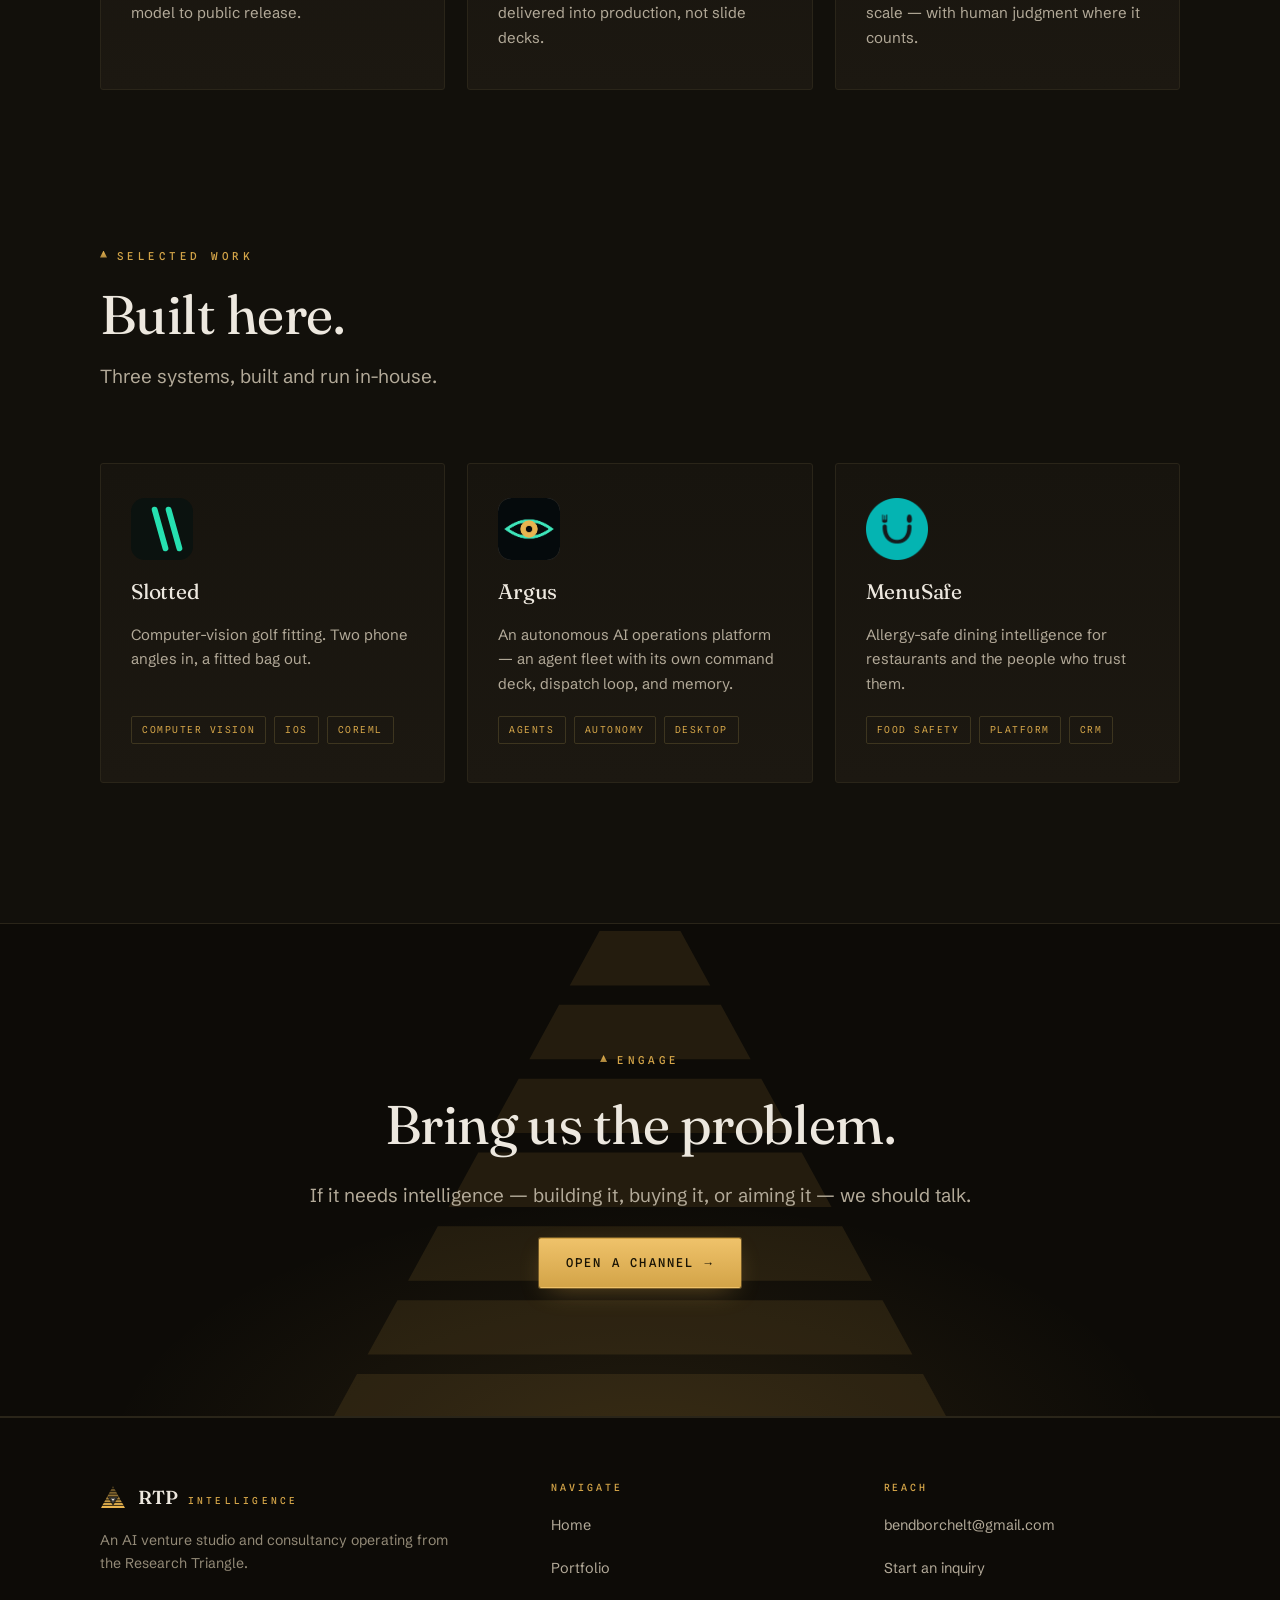
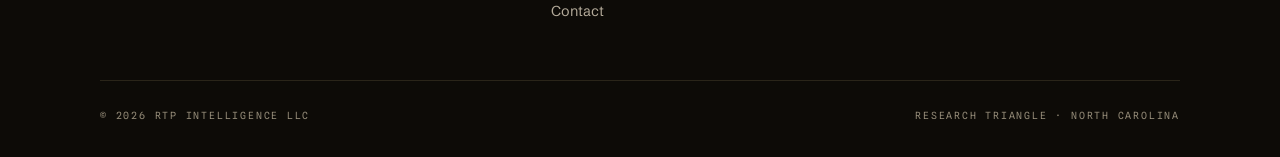
==== commit 9a68fb31: "portfolio: real product logos on work tiles (Slotted, Argus, MenuSafe) Co-Authored-By: Claude Fable " ====
--- a/index.html
+++ b/index.html
@@ -141,19 +141,19 @@
         </div>
         <div class="work-grid">
           <a class="card work-card" href="portfolio.html#slotted" data-reveal style="--d: 0s">
-            <span class="work-tile" aria-hidden="true">S</span>
+            <span class="work-tile logo"><img src="assets/img/logo-slotted.svg" alt="" width="62" height="62" loading="lazy" /></span>
             <h3>Slotted</h3>
             <p>Computer-vision golf fitting. Two phone angles in, a fitted bag out.</p>
             <span class="tag-row"><span class="tag">Computer Vision</span><span class="tag">iOS</span><span class="tag">CoreML</span></span>
           </a>
           <a class="card work-card" href="portfolio.html#argus" data-reveal style="--d: 0.12s">
-            <span class="work-tile" aria-hidden="true">A</span>
+            <span class="work-tile logo"><img src="assets/img/logo-argus.png" alt="" width="62" height="62" loading="lazy" /></span>
             <h3>Argus</h3>
             <p>An autonomous AI operations platform — an agent fleet with its own command deck, dispatch loop, and memory.</p>
             <span class="tag-row"><span class="tag">Agents</span><span class="tag">Autonomy</span><span class="tag">Desktop</span></span>
           </a>
           <a class="card work-card" href="portfolio.html#menusafe" data-reveal style="--d: 0.24s">
-            <span class="work-tile" aria-hidden="true">M</span>
+            <span class="work-tile logo"><img src="assets/img/logo-menusafe.png" alt="" width="62" height="62" loading="lazy" /></span>
             <h3>MenuSafe</h3>
             <p>Allergy-safe dining intelligence for restaurants and the people who trust them.</p>
             <span class="tag-row"><span class="tag">Food Safety</span><span class="tag">Platform</span><span class="tag">CRM</span></span>
--- a/assets/css/style.css
+++ b/assets/css/style.css
@@ -382,6 +382,9 @@
   inset: 0;
   background: repeating-linear-gradient(180deg, transparent 0 6px, rgba(18, 16, 11, 0.14) 6px 8px);
 }
+.work-tile.logo { background: none; box-shadow: none; border-radius: 0; }
+.work-tile.logo::after { display: none; }
+.work-tile.logo img { width: 100%; height: 100%; object-fit: contain; }
 .work-card h3 { font-size: 1.32rem; display: flex; align-items: center; gap: 9px; }
 .work-card h3 .ext { font-size: 0.8rem; color: var(--gold-4); transition: transform 0.25s var(--ease-out); }
 .work-card:hover h3 .ext { transform: translate(3px, -3px); }
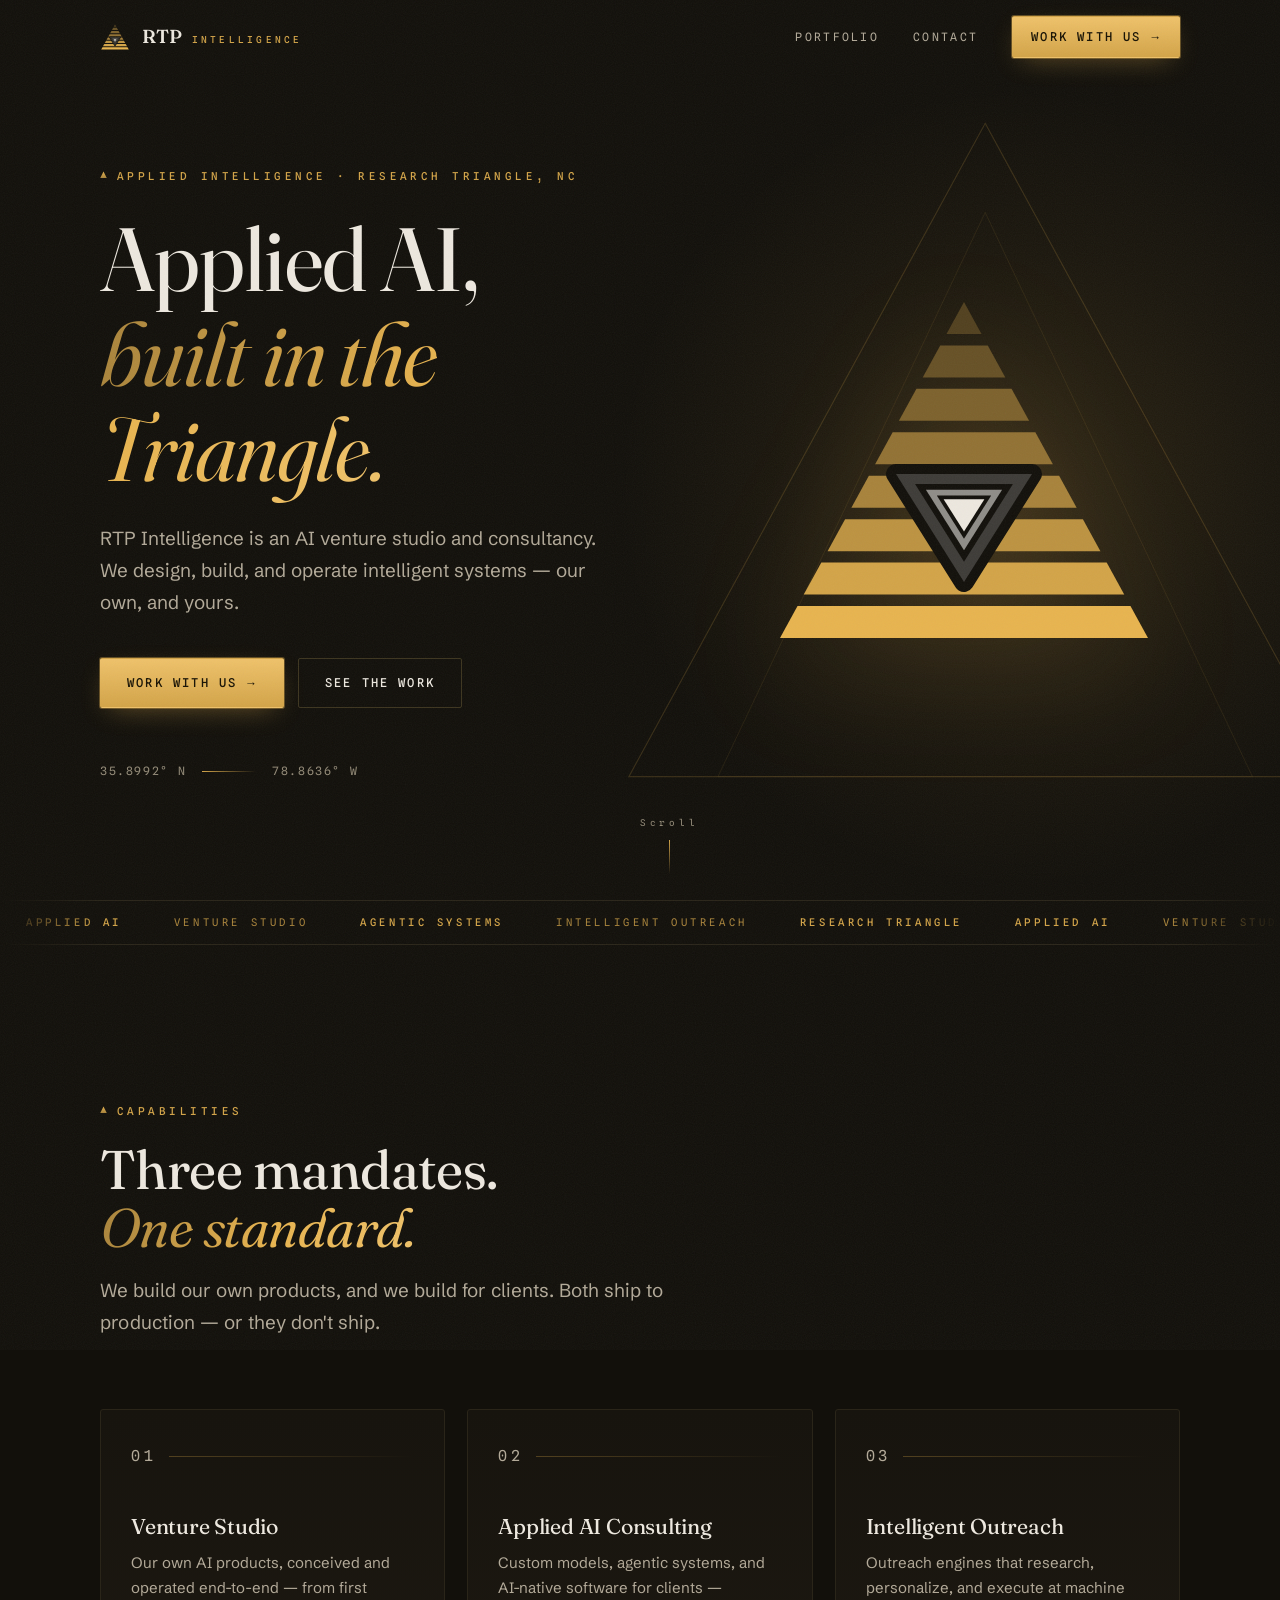
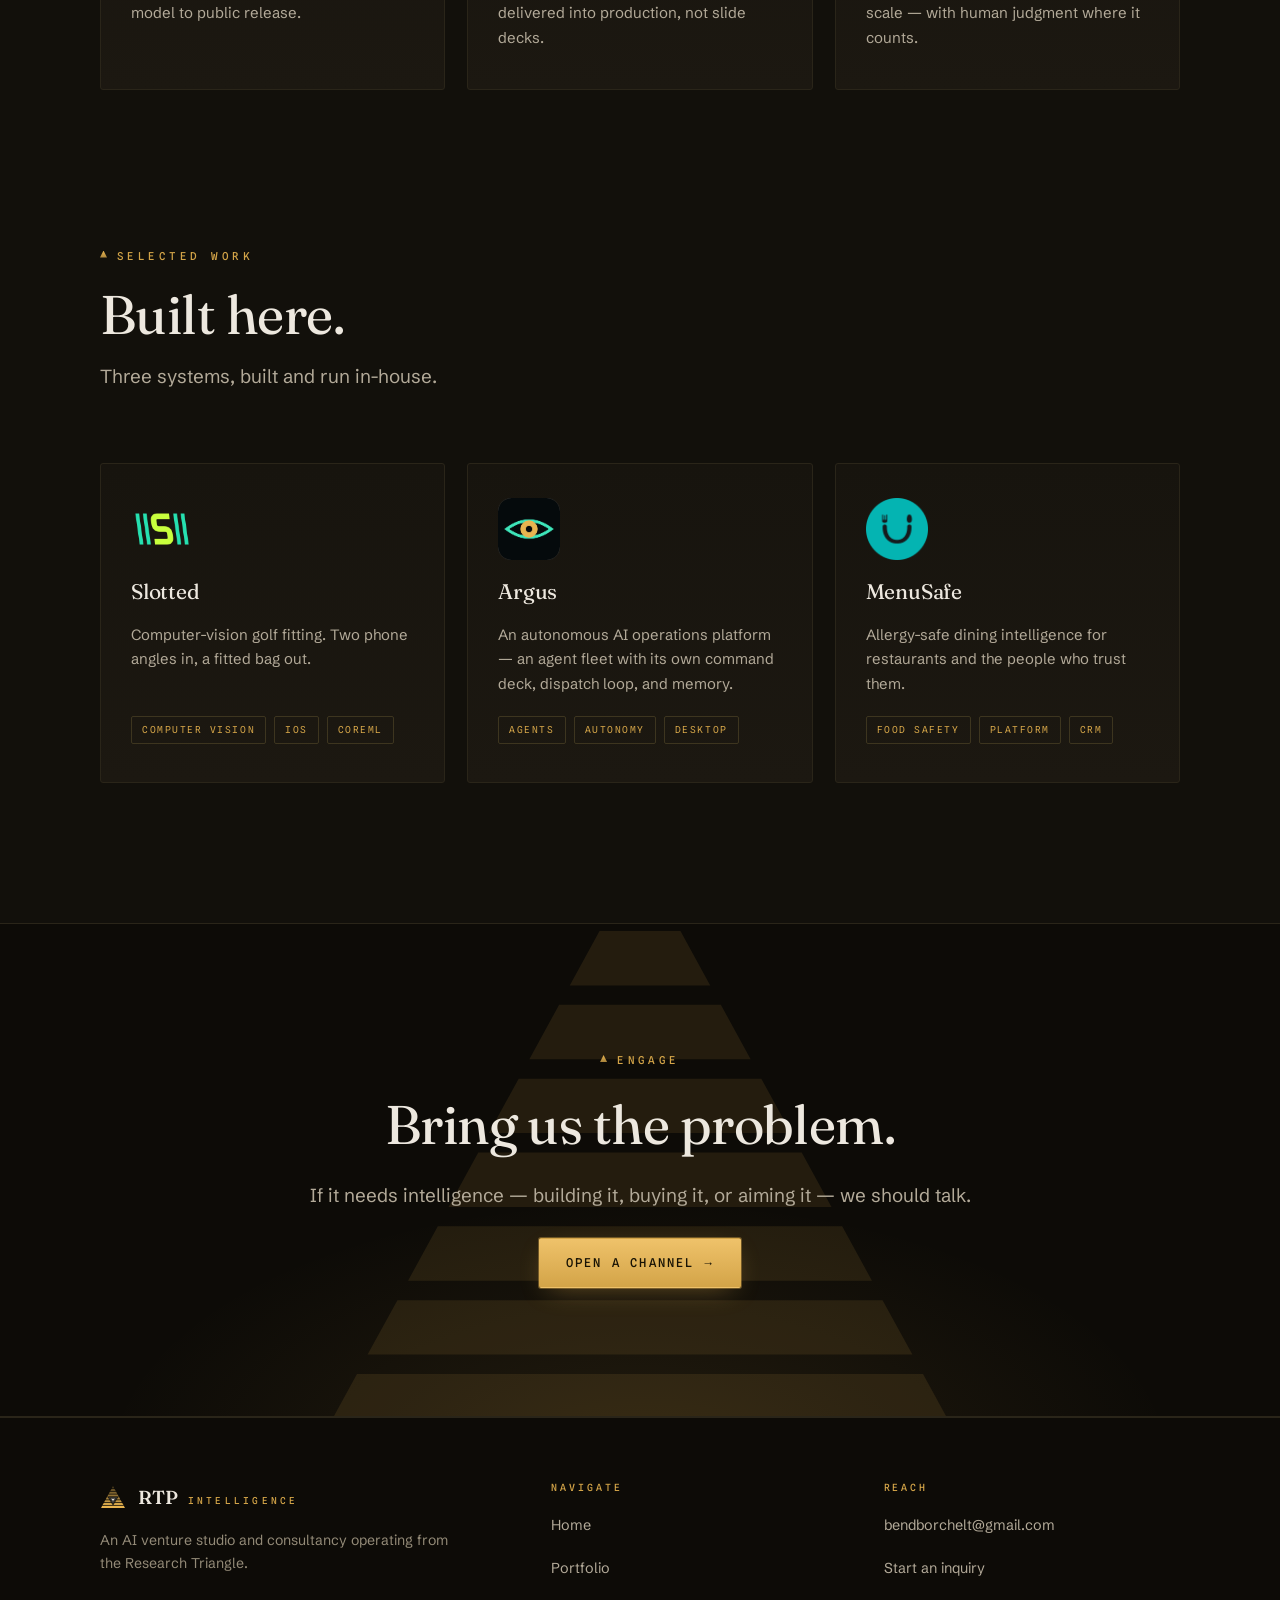
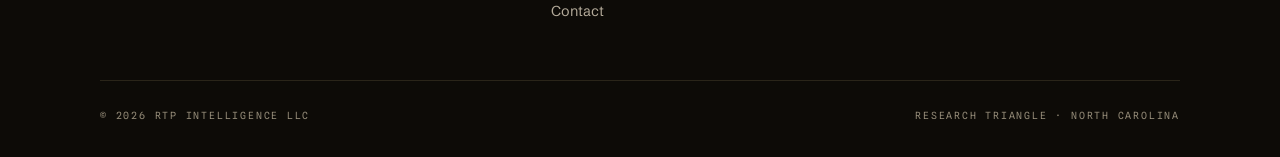
==== commit 5216cec5: "portfolio: swap Slotted tile to Logo-selection mark Co-Authored-By: Claude Fable 5 <noreply@anthropi" ====
--- a/index.html
+++ b/index.html
@@ -141,7 +141,7 @@
         </div>
         <div class="work-grid">
           <a class="card work-card" href="portfolio.html#slotted" data-reveal style="--d: 0s">
-            <span class="work-tile logo"><img src="assets/img/logo-slotted.svg" alt="" width="62" height="62" loading="lazy" /></span>
+            <span class="work-tile logo"><img src="assets/img/logo-slotted.png" alt="" width="62" height="62" loading="lazy" /></span>
             <h3>Slotted</h3>
             <p>Computer-vision golf fitting. Two phone angles in, a fitted bag out.</p>
             <span class="tag-row"><span class="tag">Computer Vision</span><span class="tag">iOS</span><span class="tag">CoreML</span></span>
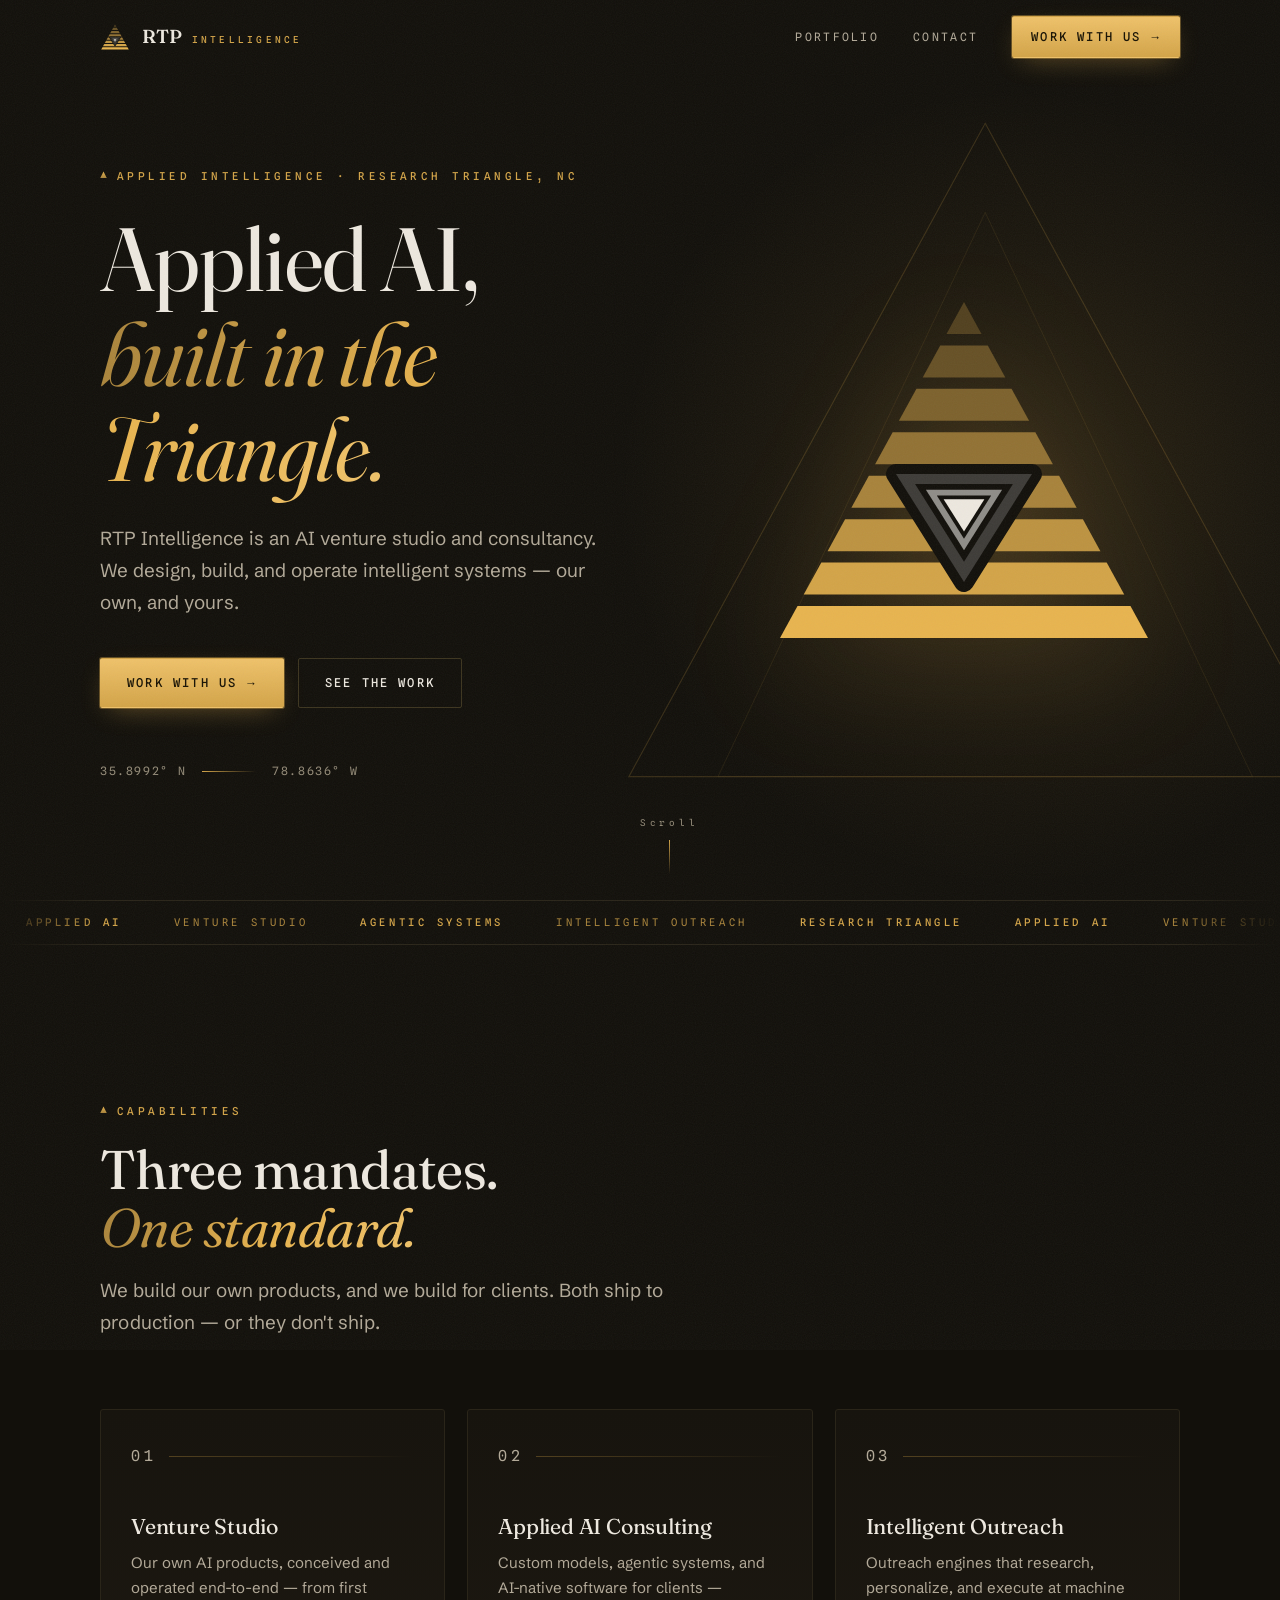
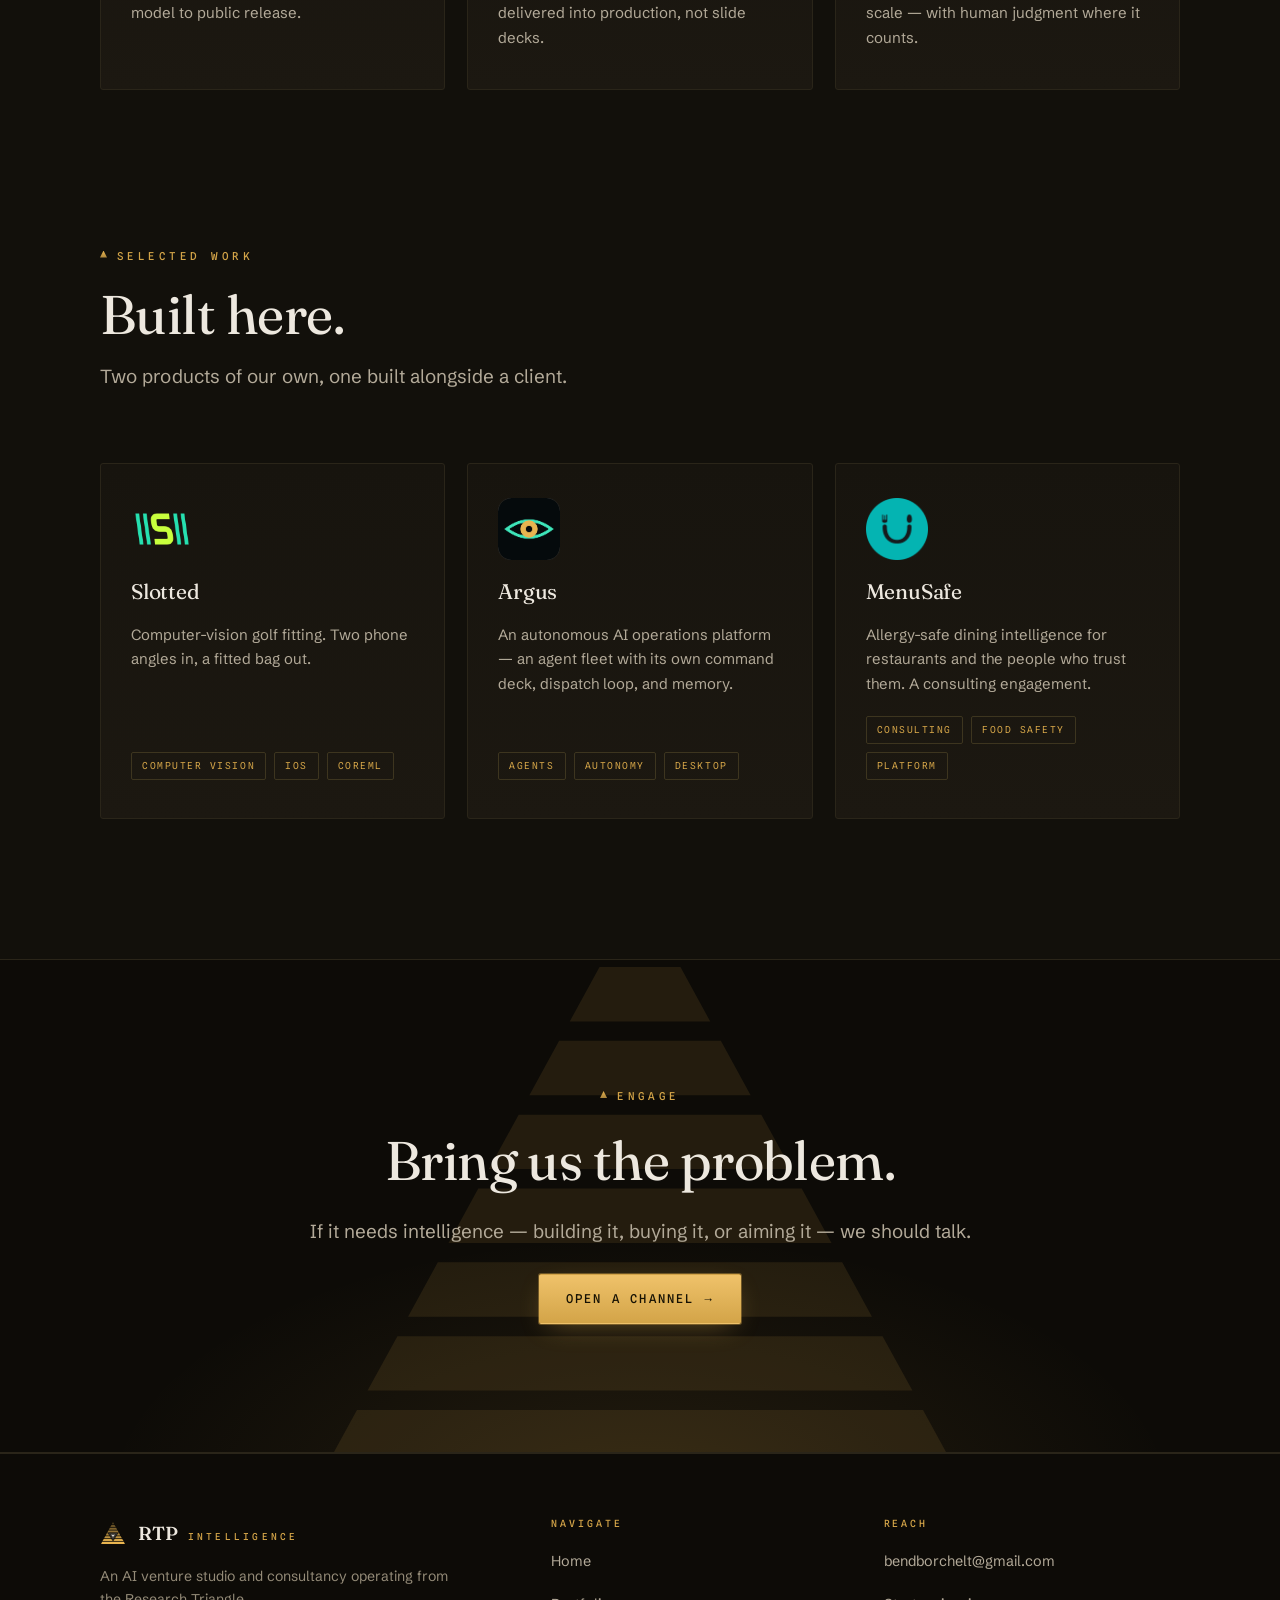
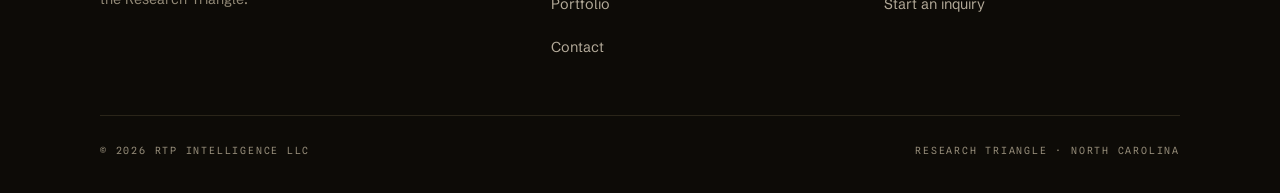
==== commit cbe1c943: "portfolio: frame MenuSafe as consulting engagement, Slotted/Argus as studio products Co-Authored-By:" ====
--- a/index.html
+++ b/index.html
@@ -137,7 +137,7 @@
         <div class="section-head" data-reveal>
           <p class="eyebrow">Selected work</p>
           <h2 class="display-lg">Built here.</h2>
-          <p class="lede">Three systems, built and run in-house.</p>
+          <p class="lede">Two products of our own, one built alongside a client.</p>
         </div>
         <div class="work-grid">
           <a class="card work-card" href="portfolio.html#slotted" data-reveal style="--d: 0s">
@@ -155,8 +155,8 @@
           <a class="card work-card" href="portfolio.html#menusafe" data-reveal style="--d: 0.24s">
             <span class="work-tile logo"><img src="assets/img/logo-menusafe.png" alt="" width="62" height="62" loading="lazy" /></span>
             <h3>MenuSafe</h3>
-            <p>Allergy-safe dining intelligence for restaurants and the people who trust them.</p>
-            <span class="tag-row"><span class="tag">Food Safety</span><span class="tag">Platform</span><span class="tag">CRM</span></span>
+            <p>Allergy-safe dining intelligence for restaurants and the people who trust them. A consulting engagement.</p>
+            <span class="tag-row"><span class="tag">Consulting</span><span class="tag">Food Safety</span><span class="tag">Platform</span></span>
           </a>
         </div>
       </div>
